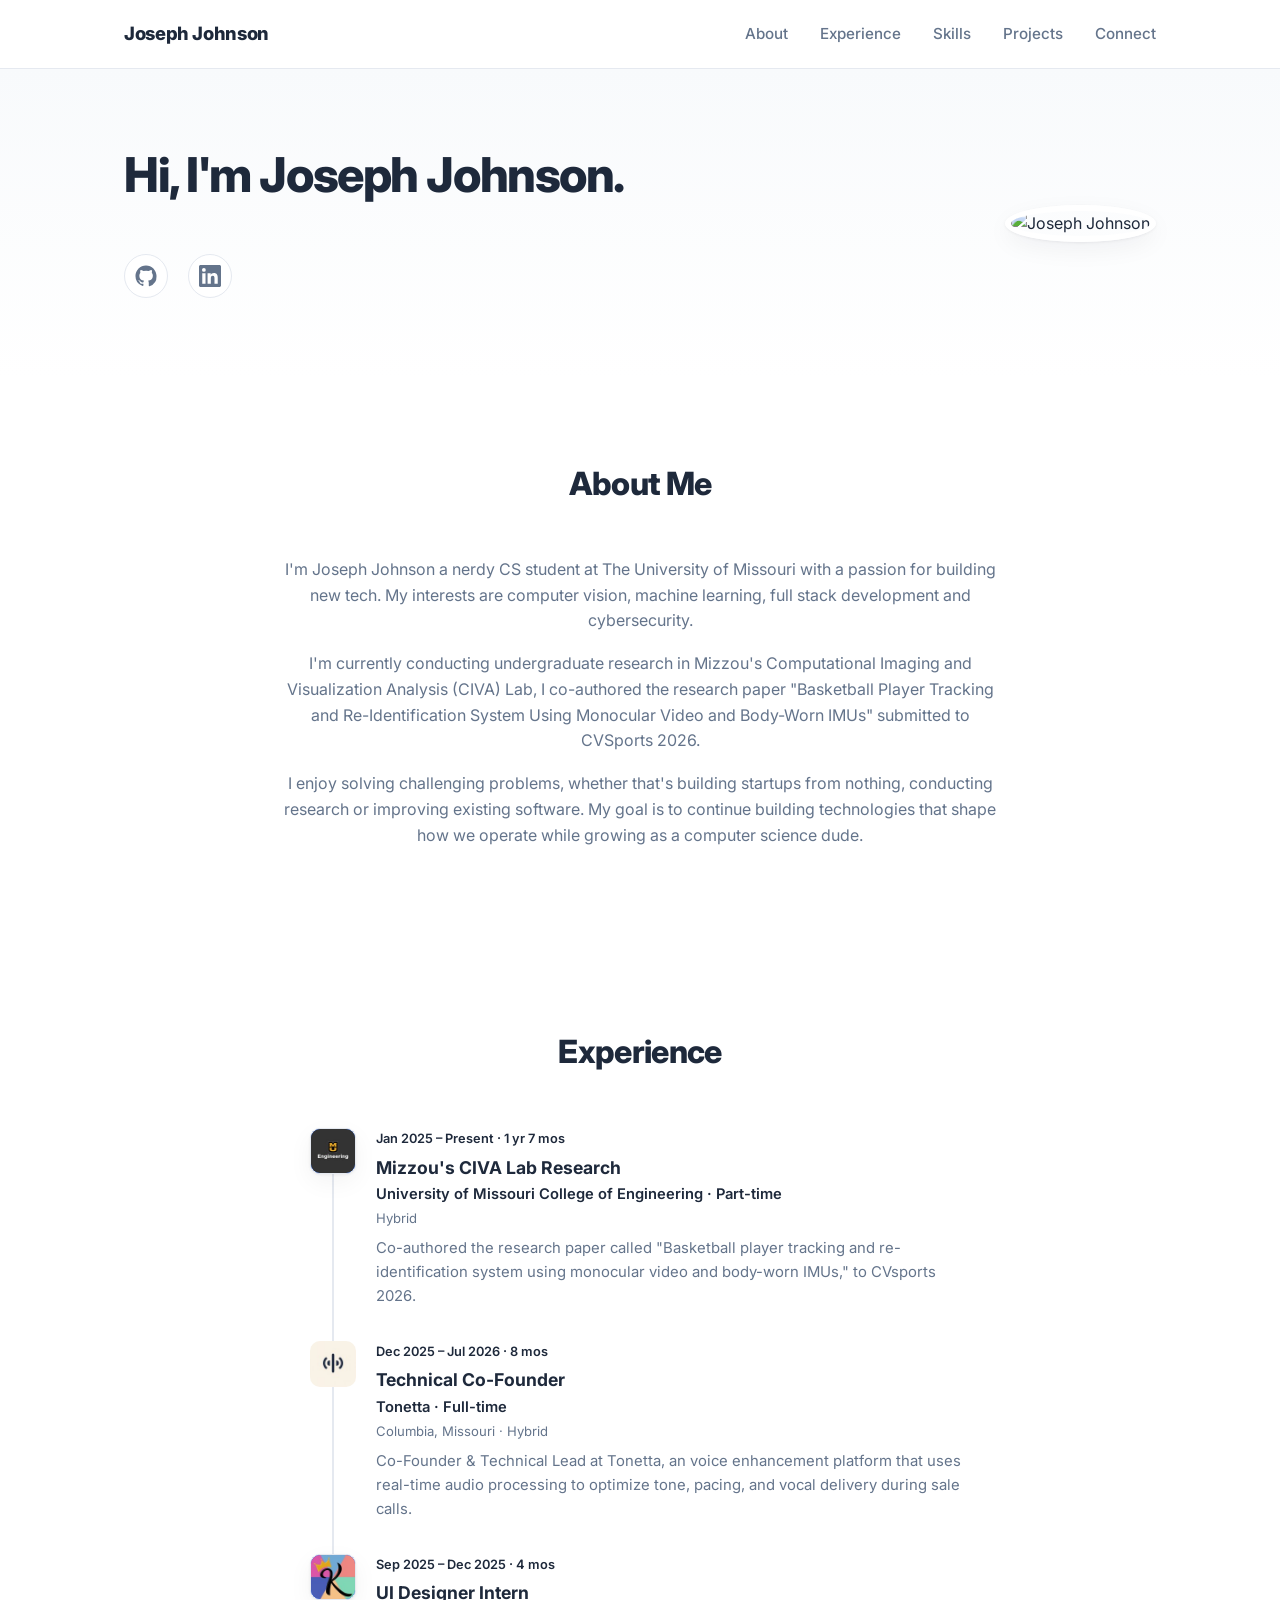
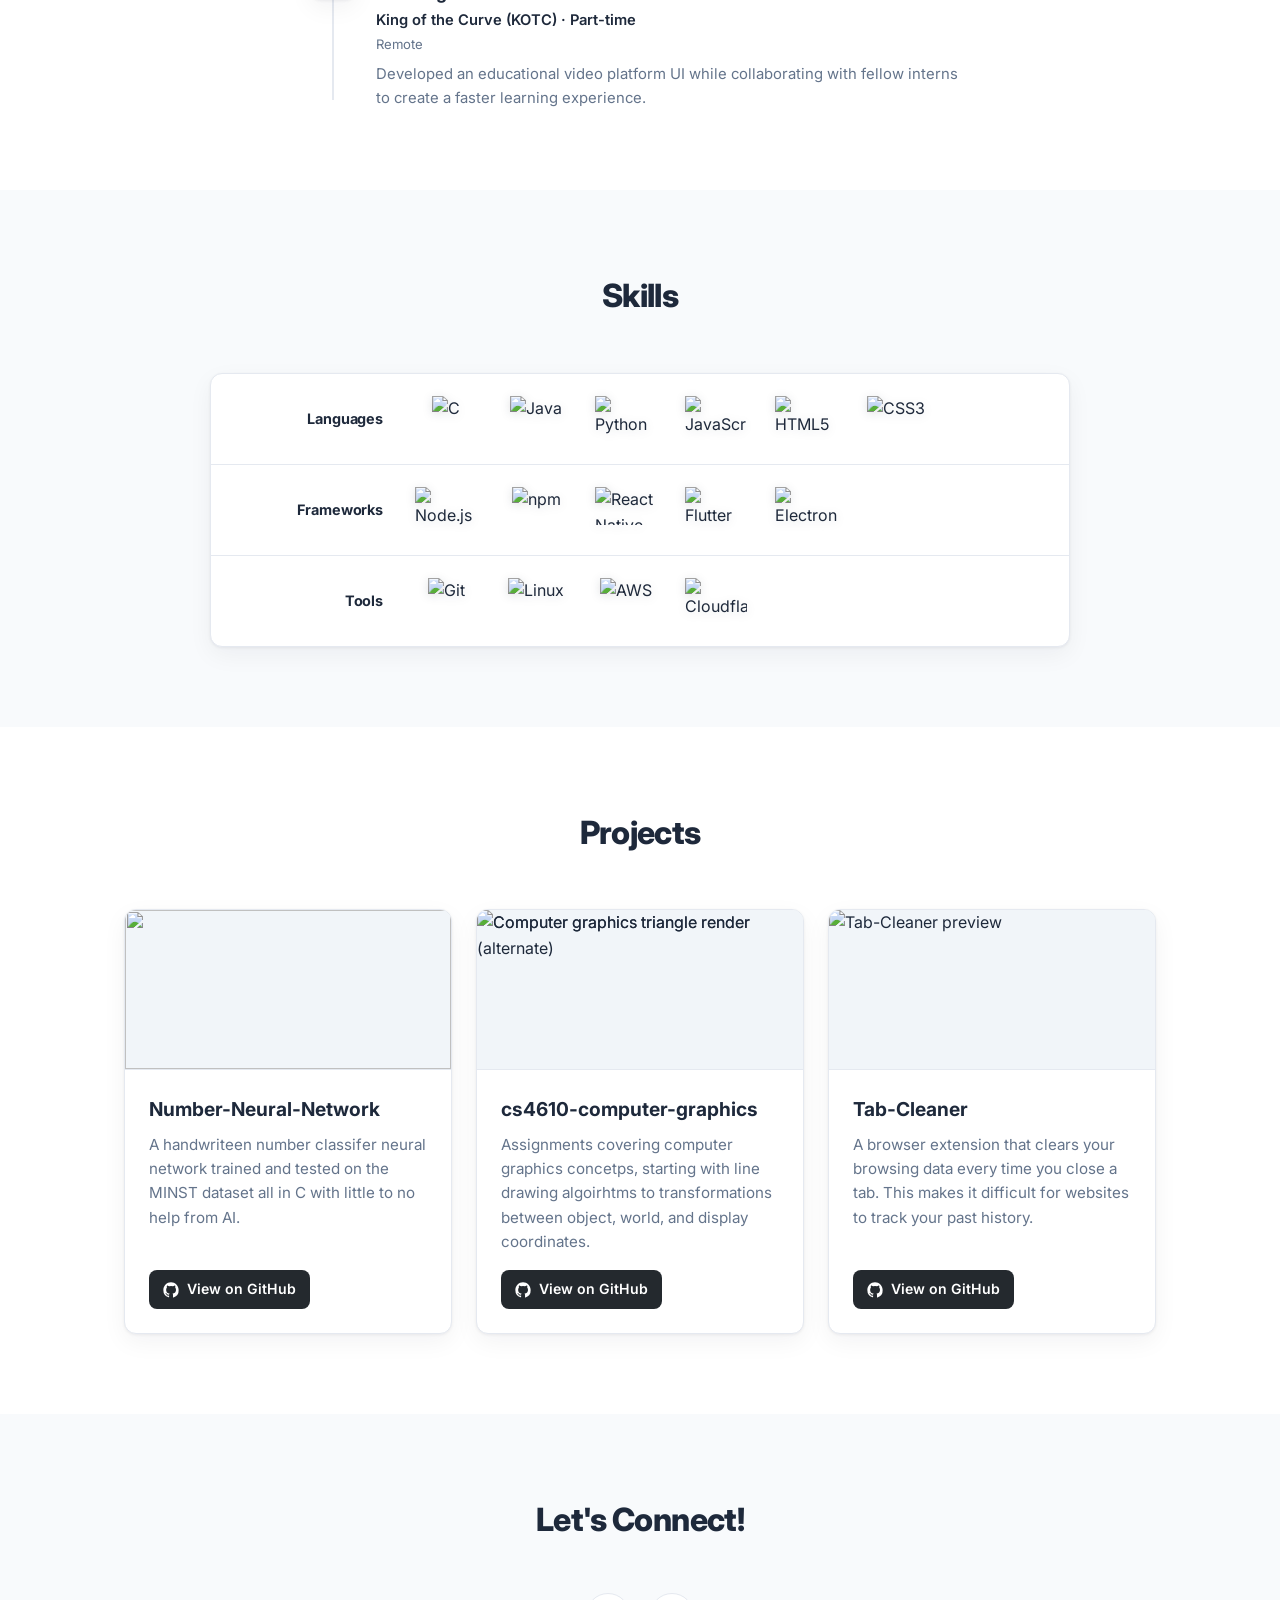
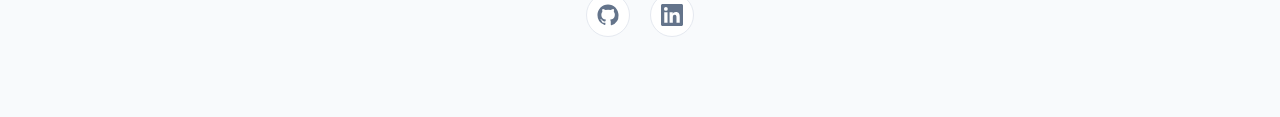
==== index.html @ 53796670 "Update image source for project card" ====
<!DOCTYPE html>
<html lang="en">
<head>
  <meta charset="UTF-8">
  <meta name="viewport" content="width=device-width, initial-scale=1.0">
  <title>Joseph Johnson</title>
  <link rel="preconnect" href="https://fonts.googleapis.com">
  <link rel="preconnect" href="https://fonts.gstatic.com" crossorigin>
  <link href="https://fonts.googleapis.com/css2?family=Inter:wght@400;500;600;700;800&display=swap" rel="stylesheet">
  <link rel="stylesheet" href="style.css">
</head>
<body>

  <!-- Navbar -->
  <header class="navbar">
    <div class="container nav-inner">
      <a href="#home" class="logo">Joseph Johnson</a>
      <nav class="nav-links">
        <a href="#about">About</a>
        <a href="#experience">Experience</a>
        <a href="#skills">Skills</a>
        <a href="#projects">Projects</a>
        <a href="#Connect">Connect</a>
      </nav>
    </div>
  </header>

  <!-- Hero -->
  <section id="home" class="hero">
    <div class="container hero-inner">
      <div class="hero-text">
        <h1>Hi, I'm Joseph Johnson.</h1>
        <!-- <p class="lead">
          I build websites and applications with a focus on clean code and a
          good user experience.
        </p> -->
        <div class="hero-actions">
          <div class="social-links">
            <a href="https://github.com/J-D-J123" aria-label="GitHub" target="_blank" rel="noopener">
              <svg viewBox="0 0 24 24" width="22" height="22" fill="currentColor" aria-hidden="true">
                <path d="M12 .5C5.73.5.5 5.73.5 12a11.5 11.5 0 0 0 7.86 10.92c.58.1.79-.25.79-.56v-2c-3.2.7-3.88-1.37-3.88-1.37-.53-1.34-1.3-1.7-1.3-1.7-1.06-.72.08-.71.08-.71 1.17.08 1.78 1.2 1.78 1.2 1.04 1.78 2.74 1.27 3.4.97.11-.76.41-1.27.74-1.56-2.55-.29-5.24-1.28-5.24-5.68 0-1.26.45-2.28 1.19-3.09-.12-.29-.52-1.46.11-3.05 0 0 .97-.31 3.18 1.18a11 11 0 0 1 5.79 0c2.2-1.49 3.17-1.18 3.17-1.18.63 1.59.24 2.76.12 3.05.74.81 1.19 1.83 1.19 3.09 0 4.41-2.69 5.39-5.25 5.67.42.37.8 1.1.8 2.22v3.29c0 .31.21.67.8.56A11.5 11.5 0 0 0 23.5 12C23.5 5.73 18.27.5 12 .5Z"/>
              </svg>
            </a>
            <a href="https://www.linkedin.com/in/jjohnson-mizzou" aria-label="LinkedIn" target="_blank" rel="noopener">
              <svg viewBox="0 0 24 24" width="22" height="22" fill="currentColor" aria-hidden="true">
                <path d="M20.45 20.45h-3.56v-5.57c0-1.33-.02-3.04-1.85-3.04-1.85 0-2.14 1.45-2.14 2.94v5.67H9.35V9h3.41v1.56h.05c.48-.9 1.63-1.85 3.36-1.85 3.6 0 4.27 2.37 4.27 5.45v6.29zM5.34 7.43a2.06 2.06 0 1 1 0-4.13 2.06 2.06 0 0 1 0 4.13zM7.12 20.45H3.56V9h3.56v11.45zM22.22 0H1.77C.79 0 0 .77 0 1.72v20.56C0 23.23.79 24 1.77 24h20.45c.98 0 1.78-.77 1.78-1.72V1.72C24 .77 23.2 0 22.22 0z"/>
              </svg>
            </a>
          </div>
        </div>
      </div>
      <div class="hero-photo">
        <img src="https://github.com/J-D-J123.png" alt="Joseph Johnson">
      </div>
    </div>
  </section>

  <!-- About -->
  <section id="about" class="section">
    <div class="container">
      <h2 class="section-title">About Me</h2>
      <div class="about-text">
        <p>
        I'm Joseph Johnson a nerdy CS student at The University of Missouri with a passion for building new tech. 
        My interests are computer vision, machine learning, full stack development and cybersecurity.
        <p>
          I'm currently conducting undergraduate research in Mizzou's Computational Imaging and Visualization Analysis (CIVA) Lab, I co-authored the research paper "Basketball Player Tracking and 
          Re-Identification System Using Monocular Video and Body-Worn IMUs" submitted to CVSports 2026. 
        </p>
        <p>
          I enjoy solving challenging problems, whether that's building startups from nothing, conducting research or improving existing software. 
          My goal is to continue building technologies that shape how we operate while growing as a computer science dude.
        </p>

        </p>
      </div>
    </div>
  </section>

  <!-- Experience -->
  <section id="experience" class="section">
    <div class="container">
      <h2 class="section-title">Experience</h2>
      <br><br>
      <div class="timeline">
        <div class="timeline-item">
          <div class="timeline-logo"><img src="assets/university_of_missouri_college_of_engineering_logo.jpg" alt="University of Missouri College of Engineering"></div>
          <div class="timeline-content">
            <span class="timeline-date">Jan 2025 &ndash; Present · 1 yr 7 mos</span>
            <h3 class="timeline-role">Mizzou's CIVA Lab Research</h3>
            <p class="timeline-company">University of Missouri College of Engineering · Part-time</p>
            <p class="timeline-place">Hybrid</p>
            <p class="timeline-desc">Co-authored the research paper called "Basketball player tracking and re-identification system using monocular video and body-worn IMUs," to CVsports 2026.</p>
          </div>
        </div>
        <div class="timeline-item">
          <div class="timeline-logo" style="border:none;box-shadow:none;"><img src="assets/tonetta_logo.jpg" alt="Tonetta"></div>
          <div class="timeline-content">
            <span class="timeline-date">Dec 2025 &ndash; Jul 2026 · 8 mos</span>
            <h3 class="timeline-role">Technical Co-Founder</h3>
            <p class="timeline-company">Tonetta · Full-time</p>
            <p class="timeline-place">Columbia, Missouri · Hybrid</p>
            <p class="timeline-desc">Co-Founder &amp; Technical Lead at Tonetta, an voice enhancement platform that uses real-time audio processing to optimize tone, pacing, and vocal delivery during sale calls.</p>
          </div>
        </div>
        <div class="timeline-item">
          <div class="timeline-logo"><img src="assets/king_of_the_curve_logo.jpg" alt="King of the Curve"></div>
          <div class="timeline-content">
            <span class="timeline-date">Sep 2025 &ndash; Dec 2025 · 4 mos</span>
            <h3 class="timeline-role">UI Designer Intern</h3>
            <p class="timeline-company">King of the Curve (KOTC) · Part-time</p>
            <p class="timeline-place">Remote</p>
            <p class="timeline-desc">Developed an educational video platform UI while collaborating with fellow interns to create a faster learning experience.</p>
          </div>
        </div>
      </div>
    </div>
  </section>

  <!-- Skills -->
  <section id="skills" class="section section-alt">
    <div class="container">
      <h2 class="section-title">Skills</h2>
      <br><br>
      <div class="tech-cats">
        <div class="tech-cat">
          <h3 class="tech-cat-label">Languages</h3>
          <div class="tech-list">
            <div class="tech"><img src="https://raw.githubusercontent.com/devicons/devicon/master/icons/c/c-original.svg" alt="C"><span></span></div>
            <div class="tech"><img src="https://raw.githubusercontent.com/devicons/devicon/master/icons/java/java-original.svg" alt="Java"><span></span></div>
            <div class="tech"><img src="https://raw.githubusercontent.com/devicons/devicon/master/icons/python/python-original.svg" alt="Python"><span></span></div>
            <div class="tech"><img src="https://raw.githubusercontent.com/devicons/devicon/master/icons/javascript/javascript-original.svg" alt="JavaScript"><span></span></div>
            <div class="tech"><img src="https://raw.githubusercontent.com/devicons/devicon/master/icons/html5/html5-original.svg" alt="HTML5"><span></span></div>
            <div class="tech"><img src="https://raw.githubusercontent.com/devicons/devicon/master/icons/css3/css3-original.svg" alt="CSS3"><span></span></div>
          </div>
        </div>
        <div class="tech-cat">
          <h3 class="tech-cat-label">Frameworks</h3>
          <div class="tech-list">
            <div class="tech"><img src="https://raw.githubusercontent.com/devicons/devicon/master/icons/nodejs/nodejs-original.svg" alt="Node.js"><span></span></div>
            <div class="tech"><img src="https://raw.githubusercontent.com/devicons/devicon/master/icons/npm/npm-original-wordmark.svg" alt="npm"><span></span></div>
            <div class="tech"><img src="https://reactnative.dev/img/header_logo.svg" alt="React Native"><span></span></div>
            <div class="tech"><img src="https://raw.githubusercontent.com/devicons/devicon/master/icons/flutter/flutter-original.svg" alt="Flutter"><span></span></div>
            <div class="tech"><img src="https://raw.githubusercontent.com/devicons/devicon/master/icons/electron/electron-original.svg" alt="Electron"><span></span></div>
          </div>
        </div>
        <div class="tech-cat">
          <h3 class="tech-cat-label">Tools</h3>
          <div class="tech-list">
            <div class="tech"><img src="https://www.vectorlogo.zone/logos/git-scm/git-scm-icon.svg" alt="Git"><span></span></div>
            <div class="tech"><img src="https://raw.githubusercontent.com/devicons/devicon/master/icons/linux/linux-original.svg" alt="Linux"><span></span></div>
            <div class="tech"><img src="https://raw.githubusercontent.com/devicons/devicon/master/icons/amazonwebservices/amazonwebservices-original-wordmark.svg" alt="AWS"><span></span></div>
            <div class="tech"><img src="https://www.vectorlogo.zone/logos/cloudflare/cloudflare-icon.svg" alt="Cloudflare"><span></span></div>
          </div>
        </div>
      </div>
    </div>
  </section>

  <!-- Projects -->
  <section id="projects" class="section">
    <div class="container">
      <h2 class="section-title">Projects</h2>
      <br><br>
      <div class="projects-grid">
        <article class="project-card">
          <div class="project-thumb">
            <img src="https://github.com/J-D-J123/Handwritten-Digit-Classifier/blob/main/img/greyscale_0-255.JPG">
          </div>
          <div class="project-body">
            <h3>Number-Neural-Network</h3>
            <p>A handwriteen number classifer neural network trained and tested on the MINST dataset all in C with little to no help from AI.</p>
            <a href="https://github.com/J-D-J123/number-neural-network" class="project-link" target="_blank" rel="noopener"><svg viewBox="0 0 24 24" aria-hidden="true"><path d="M12 .5C5.73.5.5 5.73.5 12a11.5 11.5 0 0 0 7.86 10.92c.58.1.79-.25.79-.56v-2c-3.2.7-3.88-1.37-3.88-1.37-.53-1.34-1.3-1.7-1.3-1.7-1.06-.72.08-.71.08-.71 1.17.08 1.78 1.2 1.78 1.2 1.04 1.78 2.74 1.27 3.4.97.11-.76.41-1.27.74-1.56-2.55-.29-5.24-1.28-5.24-5.68 0-1.26.45-2.28 1.19-3.09-.12-.29-.52-1.46.11-3.05 0 0 .97-.31 3.18 1.18a11 11 0 0 1 5.79 0c2.2-1.49 3.17-1.18 3.17-1.18.63 1.59.24 2.76.12 3.05.74.81 1.19 1.83 1.19 3.09 0 4.41-2.69 5.39-5.25 5.67.42.37.8 1.1.8 2.22v3.29c0 .31.21.67.8.56A11.5 11.5 0 0 0 23.5 12C23.5 5.73 18.27.5 12 .5Z"/></svg>View on GitHub</a>
          </div>
        </article>
        <article class="project-card">
          <div class="project-thumb slideshow">
            <img src="https://raw.githubusercontent.com/J-D-J123/cs4610-computer-graphics/main/Capture.JPG" alt="Computer graphics triangle render">
            <img src="https://raw.githubusercontent.com/J-D-J123/cs4610-computer-graphics/main/Capture2.JPG" alt="Computer graphics triangle render (alternate)">
          </div>
          <div class="project-body">
            <h3>cs4610-computer-graphics</h3>
            <p>Assignments covering computer graphics concetps, starting with line drawing algoirhtms to transformations between object, world, and display coordinates.</p>
            <a href="https://github.com/J-D-J123/cs4610-computer-graphics" class="project-link" target="_blank" rel="noopener"><svg viewBox="0 0 24 24" aria-hidden="true"><path d="M12 .5C5.73.5.5 5.73.5 12a11.5 11.5 0 0 0 7.86 10.92c.58.1.79-.25.79-.56v-2c-3.2.7-3.88-1.37-3.88-1.37-.53-1.34-1.3-1.7-1.3-1.7-1.06-.72.08-.71.08-.71 1.17.08 1.78 1.2 1.78 1.2 1.04 1.78 2.74 1.27 3.4.97.11-.76.41-1.27.74-1.56-2.55-.29-5.24-1.28-5.24-5.68 0-1.26.45-2.28 1.19-3.09-.12-.29-.52-1.46.11-3.05 0 0 .97-.31 3.18 1.18a11 11 0 0 1 5.79 0c2.2-1.49 3.17-1.18 3.17-1.18.63 1.59.24 2.76.12 3.05.74.81 1.19 1.83 1.19 3.09 0 4.41-2.69 5.39-5.25 5.67.42.37.8 1.1.8 2.22v3.29c0 .31.21.67.8.56A11.5 11.5 0 0 0 23.5 12C23.5 5.73 18.27.5 12 .5Z"/></svg>View on GitHub</a>
          </div>
        </article>
        <article class="project-card">
          <div class="project-thumb">
            <img src="https://raw.githubusercontent.com/J-D-J123/Tab-Cleaner/main/PopUp.JPG" alt="Tab-Cleaner preview">
          </div>
          <div class="project-body">
            <h3>Tab-Cleaner</h3>
            <p>A browser extension that clears your browsing data every time you close a tab. This makes it difficult for websites to track your past history.</p>
            <a href="https://github.com/J-D-J123/Tab-Cleaner" class="project-link" target="_blank" rel="noopener"><svg viewBox="0 0 24 24" aria-hidden="true"><path d="M12 .5C5.73.5.5 5.73.5 12a11.5 11.5 0 0 0 7.86 10.92c.58.1.79-.25.79-.56v-2c-3.2.7-3.88-1.37-3.88-1.37-.53-1.34-1.3-1.7-1.3-1.7-1.06-.72.08-.71.08-.71 1.17.08 1.78 1.2 1.78 1.2 1.04 1.78 2.74 1.27 3.4.97.11-.76.41-1.27.74-1.56-2.55-.29-5.24-1.28-5.24-5.68 0-1.26.45-2.28 1.19-3.09-.12-.29-.52-1.46.11-3.05 0 0 .97-.31 3.18 1.18a11 11 0 0 1 5.79 0c2.2-1.49 3.17-1.18 3.17-1.18.63 1.59.24 2.76.12 3.05.74.81 1.19 1.83 1.19 3.09 0 4.41-2.69 5.39-5.25 5.67.42.37.8 1.1.8 2.22v3.29c0 .31.21.67.8.56A11.5 11.5 0 0 0 23.5 12C23.5 5.73 18.27.5 12 .5Z"/></svg>View on GitHub</a>
          </div>
        </article>
      </div>
    </div>
  </section>

  <!-- Connect -->
  <section id="Connect" class="section section-alt">
    <div class="container Connect-inner">
      <h2 class="section-title">Let's Connect!</h2>
      <p class="section-sub">
      </p>
      <div class="social-links">
        <a href="https://github.com/J-D-J123" aria-label="GitHub" target="_blank" rel="noopener">
          <svg viewBox="0 0 24 24" width="22" height="22" fill="currentColor" aria-hidden="true">
            <path d="M12 .5C5.73.5.5 5.73.5 12a11.5 11.5 0 0 0 7.86 10.92c.58.1.79-.25.79-.56v-2c-3.2.7-3.88-1.37-3.88-1.37-.53-1.34-1.3-1.7-1.3-1.7-1.06-.72.08-.71.08-.71 1.17.08 1.78 1.2 1.78 1.2 1.04 1.78 2.74 1.27 3.4.97.11-.76.41-1.27.74-1.56-2.55-.29-5.24-1.28-5.24-5.68 0-1.26.45-2.28 1.19-3.09-.12-.29-.52-1.46.11-3.05 0 0 .97-.31 3.18 1.18a11 11 0 0 1 5.79 0c2.2-1.49 3.17-1.18 3.17-1.18.63 1.59.24 2.76.12 3.05.74.81 1.19 1.83 1.19 3.09 0 4.41-2.69 5.39-5.25 5.67.42.37.8 1.1.8 2.22v3.29c0 .31.21.67.8.56A11.5 11.5 0 0 0 23.5 12C23.5 5.73 18.27.5 12 .5Z"/>
          </svg>
        </a>
        <a href="https://www.linkedin.com/in/jjohnson-mizzou" aria-label="LinkedIn" target="_blank" rel="noopener">
          <svg viewBox="0 0 24 24" width="22" height="22" fill="currentColor" aria-hidden="true">
            <path d="M20.45 20.45h-3.56v-5.57c0-1.33-.02-3.04-1.85-3.04-1.85 0-2.14 1.45-2.14 2.94v5.67H9.35V9h3.41v1.56h.05c.48-.9 1.63-1.85 3.36-1.85 3.6 0 4.27 2.37 4.27 5.45v6.29zM5.34 7.43a2.06 2.06 0 1 1 0-4.13 2.06 2.06 0 0 1 0 4.13zM7.12 20.45H3.56V9h3.56v11.45zM22.22 0H1.77C.79 0 0 .77 0 1.72v20.56C0 23.23.79 24 1.77 24h20.45c.98 0 1.78-.77 1.78-1.72V1.72C24 .77 23.2 0 22.22 0z"/>
          </svg>
        </a>
      </div>
      <!-- <div class="connect-cta">
        <a href="https://www.linkedin.com/in/jjohnson-mizzou/recent-activity/all/" class="btn btn-outline" target="_blank" rel="noopener">See my recent LinkedIn posts</a>
      </div> -->
    </div>
  </section>

</body>
</html>
---- style.css ----
/* =========================================================
   Joseph Johnson - Portfolio
   ========================================================= */

*,
*::before,
*::after {
  margin: 0;
  padding: 0;
  box-sizing: border-box;
}

:root {
  --accent: #2563eb;
  --accent-dark: #1d4ed8;
  --text: #1e293b;
  --muted: #64748b;
  --bg: #ffffff;
  --bg-alt: #f8fafc;
  --border: #e5e9f0;
  --shadow: 0 1px 3px rgba(15, 23, 42, 0.06), 0 8px 24px rgba(15, 23, 42, 0.05);
  --shadow-hover: 0 12px 32px rgba(15, 23, 42, 0.12);
  --radius: 12px;
}

html {
  scroll-behavior: smooth;
}

body {
  font-family: "Inter", -apple-system, BlinkMacSystemFont, "Segoe UI", Arial, sans-serif;
  color: var(--text);
  background: var(--bg);
  line-height: 1.6;
  -webkit-font-smoothing: antialiased;
}

.container {
  width: 100%;
  max-width: 1080px;
  margin: 0 auto;
  padding: 0 1.5rem;
}

a {
  color: inherit;
  text-decoration: none;
}

/* ---------- Navbar ---------- */
.navbar {
  position: sticky;
  top: 0;
  z-index: 50;
  background: rgba(255, 255, 255, 0.9);
  backdrop-filter: blur(8px);
  border-bottom: 1px solid var(--border);
}

.nav-inner {
  display: flex;
  align-items: center;
  justify-content: space-between;
  height: 68px;
}

.logo {
  font-weight: 800;
  font-size: 1.15rem;
  letter-spacing: -0.02em;
}

.nav-links {
  display: flex;
  gap: 2rem;
}

.nav-links a {
  font-size: 0.95rem;
  font-weight: 500;
  color: var(--muted);
  transition: color 0.2s;
}

.nav-links a:hover {
  color: var(--accent);
}

/* ---------- Buttons ---------- */
.btn {
  display: inline-block;
  padding: 0.75rem 1.6rem;
  border-radius: 8px;
  font-weight: 600;
  font-size: 0.95rem;
  transition: transform 0.15s ease, background 0.2s ease, box-shadow 0.2s ease;
}

.btn-primary {
  background: var(--accent);
  color: #fff;
  box-shadow: 0 4px 14px rgba(37, 99, 235, 0.3);
}

.btn-primary:hover {
  background: var(--accent-dark);
  transform: translateY(-2px);
}

.btn-outline {
  border: 1.5px solid var(--border);
  color: var(--text);
}

.btn-outline:hover {
  border-color: var(--accent);
  color: var(--accent);
  transform: translateY(-2px);
}

/* ---------- Hero ---------- */
.hero {
  padding: 5rem 0;
  background: linear-gradient(180deg, var(--bg-alt) 0%, var(--bg) 100%);
}

.hero-inner {
  display: flex;
  align-items: center;
  gap: 3.5rem;
}

.hero-text {
  flex: 1;
}

.eyebrow {
  color: var(--accent);
  font-weight: 600;
  font-size: 0.95rem;
  margin-bottom: 0.75rem;
}

.hero-text h1 {
  font-size: 3rem;
  font-weight: 800;
  letter-spacing: -0.03em;
  line-height: 1.1;
  margin-bottom: 1.25rem;
}

.lead {
  color: var(--muted);
  font-size: 1.1rem;
  max-width: 480px;
  margin-bottom: 2rem;
}

.hero-actions {
  display: flex;
  gap: 1rem;
  flex-wrap: wrap;
}

.hero-photo {
  flex-shrink: 0;
}

.photo-placeholder,
.hero-photo img {
  width: 240px;
  height: 240px;
  border-radius: 50%;
  object-fit: cover;
  border: 6px solid #fff;
  box-shadow: var(--shadow);
}

.photo-placeholder {
  display: flex;
  align-items: center;
  justify-content: center;
  background: #e8edf7;
  color: var(--accent);
  font-size: 4rem;
  font-weight: 800;
}

/* ---------- Sections ---------- */
.section {
  padding: 5rem 0;
}

.section-alt {
  background: var(--bg-alt);
}

.section-title {
  font-size: 2rem;
  font-weight: 800;
  letter-spacing: -0.02em;
  text-align: center;
}

.section-sub {
  text-align: center;
  color: var(--muted);
  margin-top: 0.75rem;
  margin-bottom: 3rem;
}

.section-title + .about-text,
.section-title + .skills-grid,
.section-title:last-child {
  margin-top: 3rem;
}

/* ---------- About ---------- */
.about-text {
  max-width: 720px;
  margin: 0 auto;
  text-align: center;
}

.about-text p {
  color: var(--muted);
  margin-bottom: 1.1rem;
}

/* ---------- Skills / Tech stack ---------- */
.tech-cats {
  max-width: 860px;
  margin: 0 auto;
  background: #fff;
  border: 1px solid var(--border);
  border-radius: var(--radius);
  box-shadow: var(--shadow);
  overflow: hidden;
}

.tech-cat {
  display: flex;
  align-items: center;
  gap: 2rem;
  padding: 1.4rem 2rem;
}

.tech-cat + .tech-cat {
  border-top: 1px solid var(--border);
}

.tech-cat-label {
  flex: 0 0 140px;
  font-size: 0.9rem;
  font-weight: 700;
  color: var(--text);
  text-align: right;
  letter-spacing: -0.01em;
}

.tech-list {
  display: flex;
  flex-wrap: wrap;
  gap: 1.75rem;
  flex: 1;
}

.tech {
  display: flex;
  flex-direction: column;
  align-items: center;
  gap: 0.45rem;
  width: 62px;
  transition: transform 0.15s ease;
}

.tech:hover {
  transform: translateY(-4px);
}

.tech img {
  height: 38px;
  width: auto;
  max-width: 62px;
  object-fit: contain;
  filter: drop-shadow(0 2px 5px rgba(15, 23, 42, 0.12));
}

.tech span {
  font-size: 0.72rem;
  font-weight: 500;
  color: var(--muted);
  text-align: center;
}

@media (max-width: 620px) {
  .tech-cat {
    flex-direction: column;
    align-items: flex-start;
    gap: 1rem;
    padding: 1.25rem 1.25rem;
  }
  .tech-cat-label {
    flex: none;
    text-align: left;
  }
}

/* ---------- Projects ---------- */
.projects-grid {
  display: grid;
  grid-template-columns: repeat(auto-fit, minmax(300px, 1fr));
  gap: 1.5rem;
}

.project-card {
  display: flex;
  flex-direction: column;
  background: #fff;
  border: 1px solid var(--border);
  border-radius: var(--radius);
  overflow: hidden;
  box-shadow: var(--shadow);
}

.project-thumb {
  height: 160px;
  background: #f1f5f9;
  border-bottom: 1px solid var(--border);
}

.project-thumb img {
  width: 100%;
  height: 100%;
  object-fit: contain;
  display: block;
}

/* Two-image cross-fade slideshow */
.project-thumb.slideshow {
  position: relative;
}

.slideshow img {
  position: absolute;
  inset: 0;
}

.slideshow img:nth-of-type(2) {
  animation: slideshow-swap 7s ease-in-out infinite;
}

@keyframes slideshow-swap {
  0%, 42% { opacity: 1; }
  50%, 92% { opacity: 0; }
  100% { opacity: 1; }
}

.project-body {
  display: flex;
  flex-direction: column;
  flex: 1;
  padding: 1.5rem;
}

.project-body h3 {
  font-size: 1.2rem;
  margin-bottom: 0.5rem;
}

.project-body p {
  color: var(--muted);
  font-size: 0.95rem;
  margin-bottom: 1rem;
}

.project-tags {
  display: flex;
  gap: 0.5rem;
  margin-bottom: 1rem;
}

.project-tags span {
  font-size: 0.8rem;
  font-weight: 500;
  color: var(--muted);
  background: var(--bg-alt);
  border: 1px solid var(--border);
  padding: 0.2rem 0.65rem;
  border-radius: 6px;
}

.project-link {
  display: inline-flex;
  align-items: center;
  gap: 0.45rem;
  margin-top: auto;
  align-self: flex-start;
  padding: 0.5rem 0.9rem;
  border-radius: 8px;
  background: #24292e;
  color: #fff;
  font-weight: 600;
  font-size: 0.88rem;
  transition: background 0.2s ease;
}

.project-link:hover {
  background: #000;
  color: #fff;
}

.project-link svg {
  width: 16px;
  height: 16px;
  fill: currentColor;
}

/* ---------- Contact ---------- */
.contact-inner {
  text-align: center;
}

.social-links {
  display: flex;
  justify-content: center;
  gap: 1.25rem;
  margin-top: 2rem;
}

.social-links a {
  display: inline-flex;
  align-items: center;
  justify-content: center;
  width: 44px;
  height: 44px;
  border-radius: 50%;
  background: #fff;
  border: 1px solid var(--border);
  color: var(--muted);
  transition: color 0.2s, border-color 0.2s, transform 0.15s;
}

.social-links a:hover {
  color: var(--accent);
  border-color: var(--accent);
  transform: translateY(-3px);
}

.connect-cta {
  margin-top: 1.75rem;
  text-align: center;
}

/* ---------- Experience timeline ---------- */
.timeline {
  max-width: 660px;
  margin: 0 auto;
  position: relative;
}

.timeline::before {
  content: "";
  position: absolute;
  left: 22px;
  top: 10px;
  bottom: 10px;
  width: 2px;
  background: var(--border);
}

.timeline-item {
  position: relative;
  display: flex;
  gap: 1.25rem;
  padding-bottom: 2rem;
}

.timeline-item:last-child {
  padding-bottom: 0;
}

.timeline-logo {
  position: relative;
  z-index: 1;
  flex: 0 0 46px;
  width: 46px;
  height: 46px;
  border-radius: 10px;
  display: flex;
  align-items: center;
  justify-content: center;
  font-size: 1.05rem;
  font-weight: 700;
  color: #fff;
  overflow: hidden;
  border: 1px solid var(--border);
  box-shadow: var(--shadow);
  background: var(--accent);
}

.timeline-logo img {
  width: 100%;
  height: 100%;
  object-fit: cover;
}

.timeline-content {
  flex: 1;
  padding-top: 1px;
}

.timeline-date {
  display: block;
  font-size: 0.8rem;
  font-weight: 600;
  color: var(--text);
  margin-bottom: 0.25rem;
}

.timeline-role {
  font-size: 1.1rem;
  font-weight: 700;
  margin-bottom: 0.1rem;
}

.timeline-company {
  font-size: 0.92rem;
  font-weight: 600;
  color: var(--text);
  margin-bottom: 0.1rem;
}

.timeline-place {
  font-size: 0.82rem;
  color: var(--muted);
  margin-bottom: 0.5rem;
}

.timeline-desc {
  color: var(--muted);
  font-size: 0.93rem;
}

/* ---------- Footer ---------- */
.footer {
  padding: 2rem 0;
  text-align: center;
  color: var(--muted);
  font-size: 0.9rem;
  border-top: 1px solid var(--border);
}

/* ---------- Responsive ---------- */
@media (max-width: 780px) {
  .nav-links {
    gap: 1.25rem;
  }
  .hero-inner {
    flex-direction: column-reverse;
    text-align: center;
    gap: 2.5rem;
  }
  .hero-text h1 {
    font-size: 2.4rem;
  }
  .lead {
    margin-left: auto;
    margin-right: auto;
  }
  .hero-actions {
    justify-content: center;
  }
}

@media (max-width: 520px) {
  .nav-links {
    display: none;
  }
  .photo-placeholder,
  .hero-photo img {
    width: 190px;
    height: 190px;
  }
  .hero-text h1 {
    font-size: 2rem;
  }
}
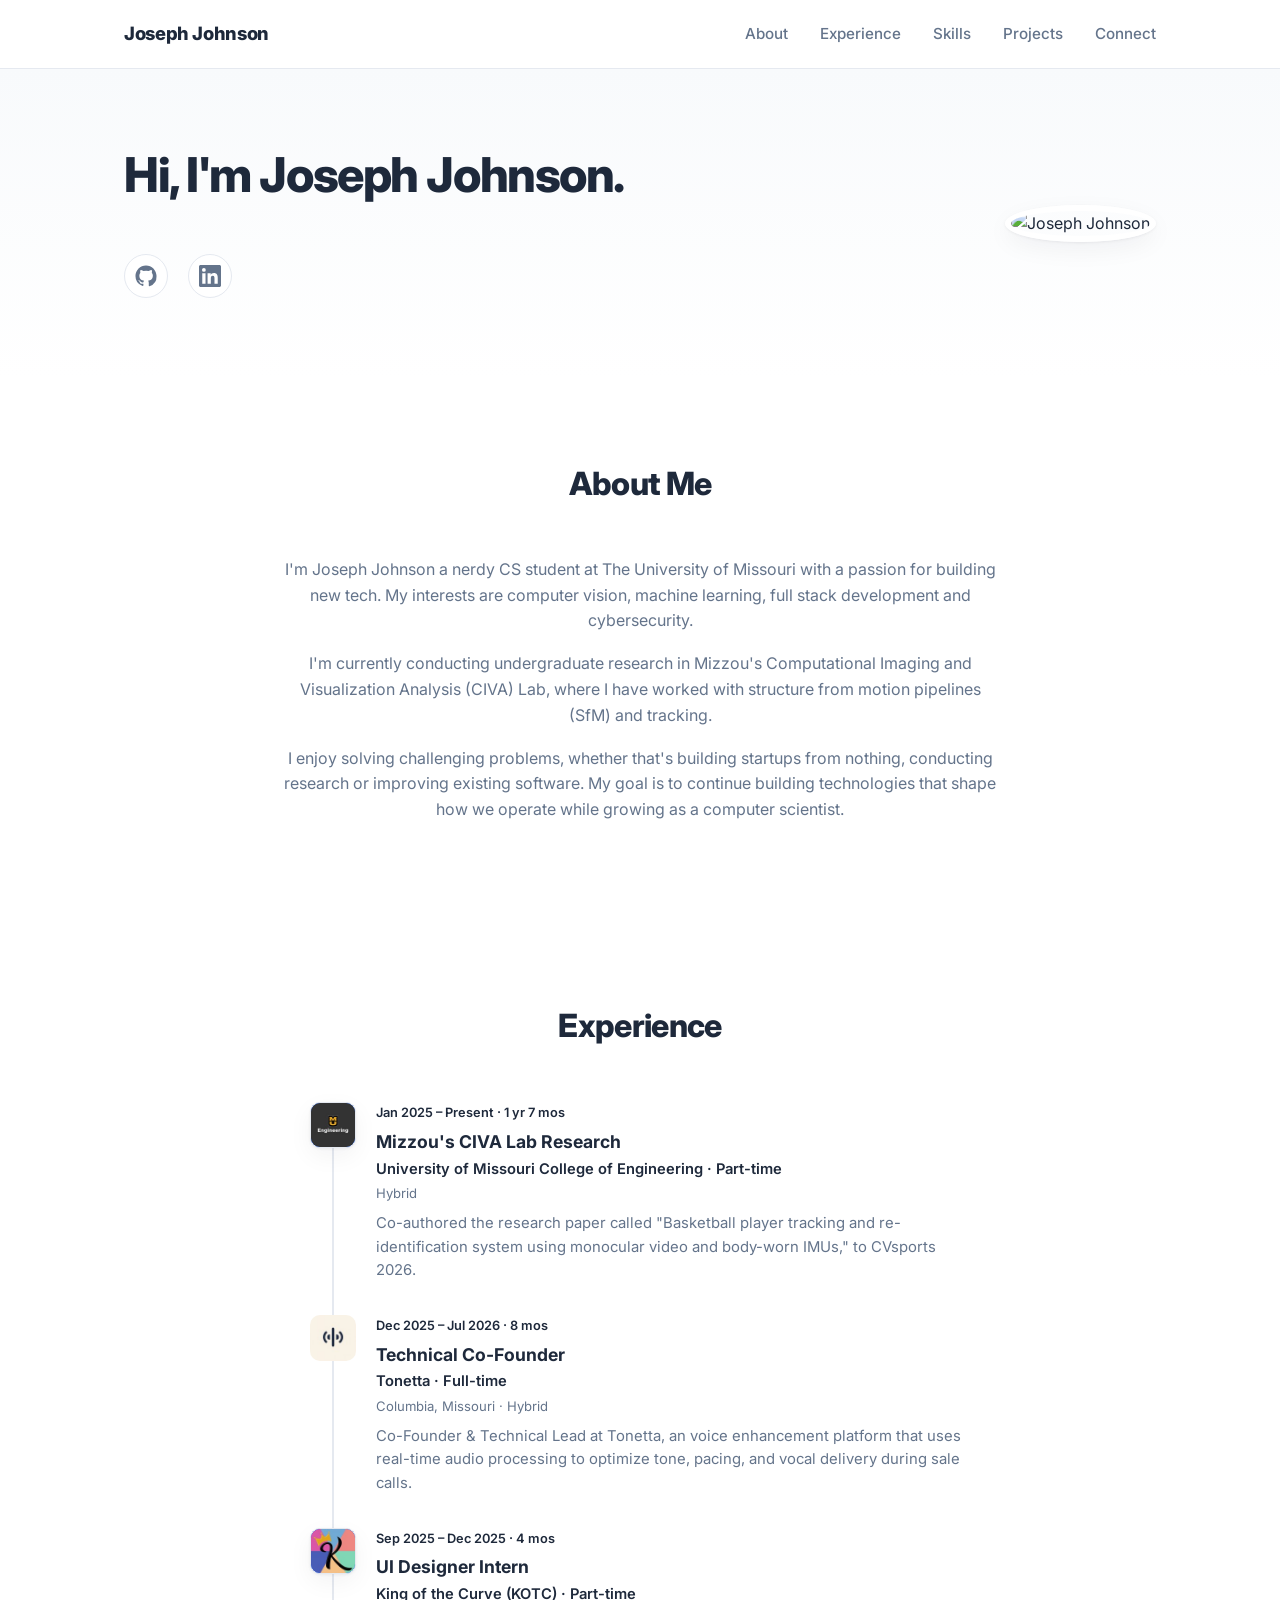
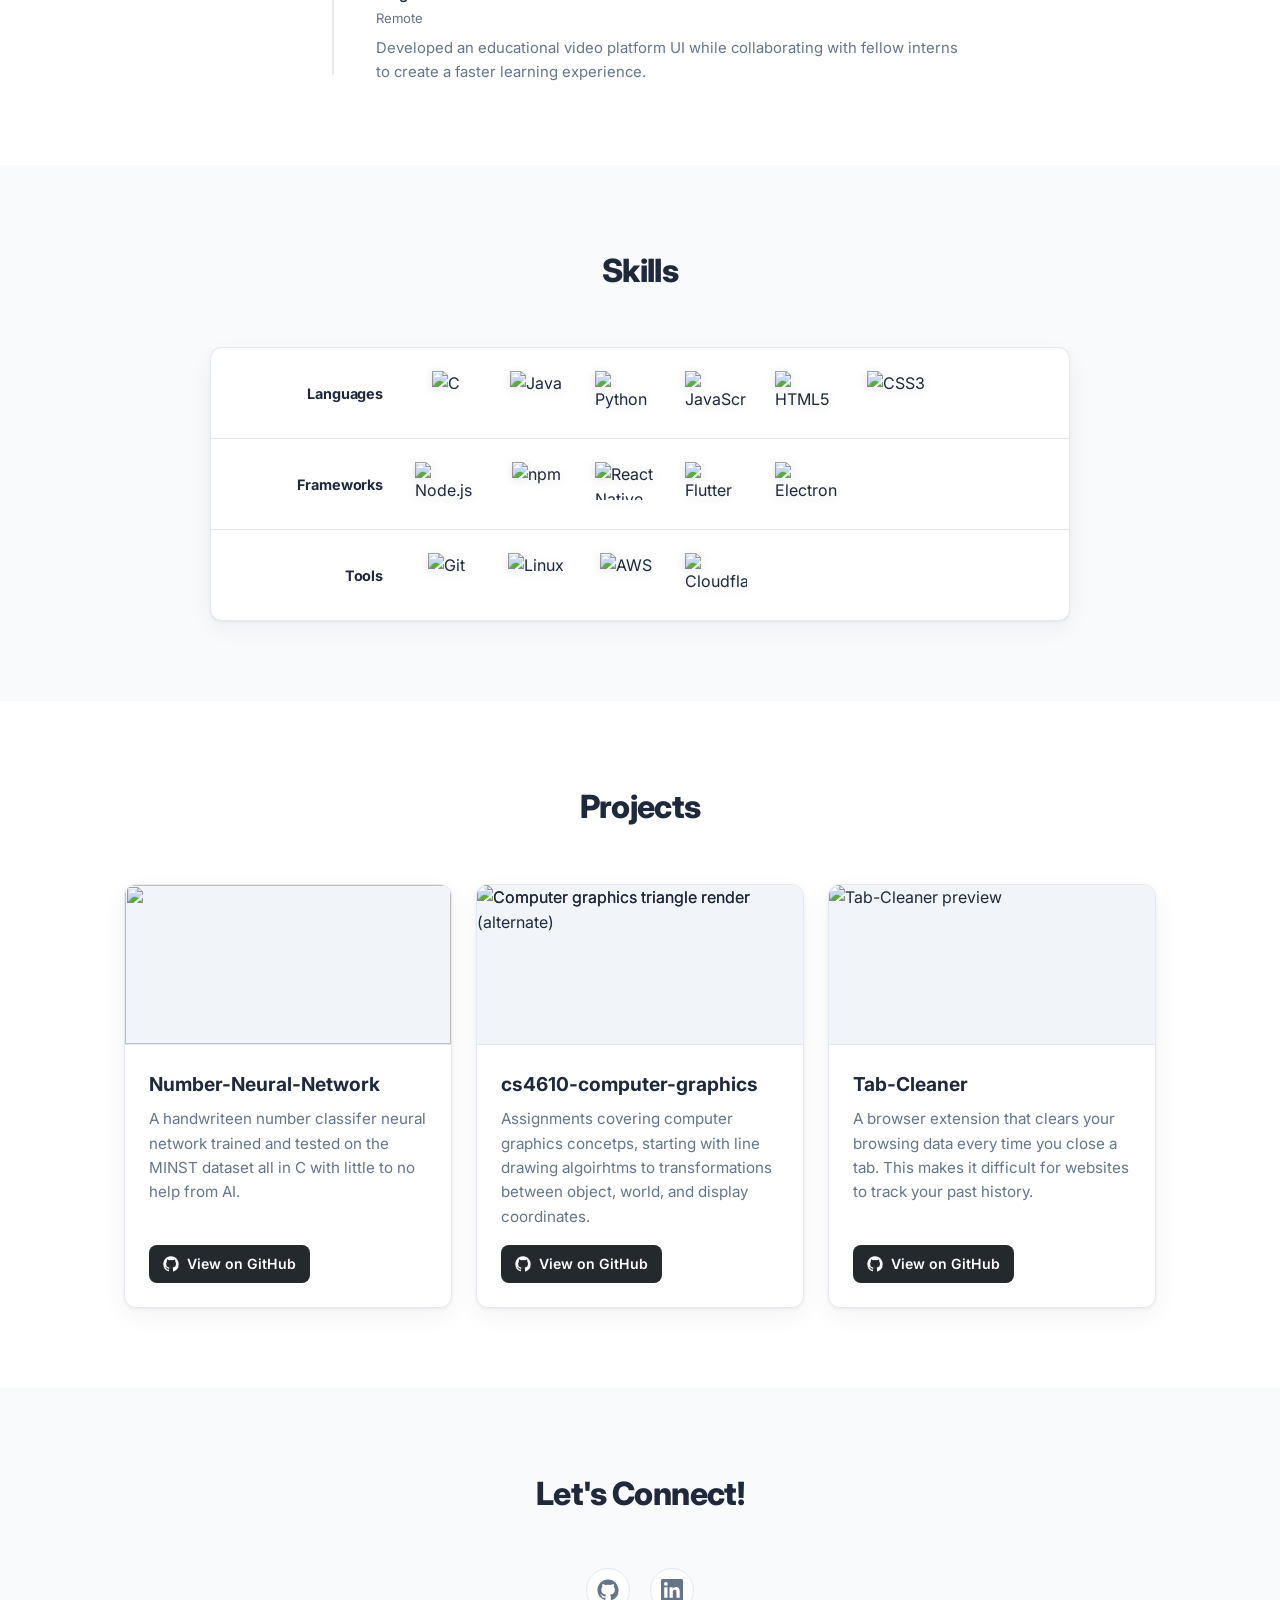
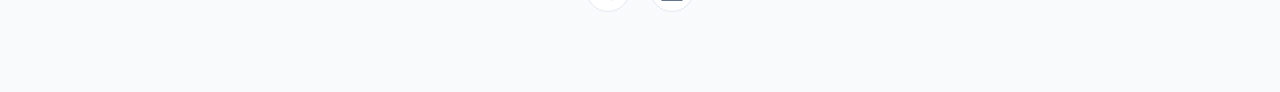
==== commit e5b13133: "Revise personal introduction and research details Updated research description and personal goals." ====
--- a/index.html
+++ b/index.html
@@ -64,12 +64,12 @@
         I'm Joseph Johnson a nerdy CS student at The University of Missouri with a passion for building new tech. 
         My interests are computer vision, machine learning, full stack development and cybersecurity.
         <p>
-          I'm currently conducting undergraduate research in Mizzou's Computational Imaging and Visualization Analysis (CIVA) Lab, I co-authored the research paper "Basketball Player Tracking and 
-          Re-Identification System Using Monocular Video and Body-Worn IMUs" submitted to CVSports 2026. 
+          I'm currently conducting undergraduate research in Mizzou's Computational Imaging and Visualization Analysis (CIVA) Lab, where I have worked with
+          structure from motion pipelines (SfM) and tracking. 
         </p>
         <p>
           I enjoy solving challenging problems, whether that's building startups from nothing, conducting research or improving existing software. 
-          My goal is to continue building technologies that shape how we operate while growing as a computer science dude.
+          My goal is to continue building technologies that shape how we operate while growing as a computer scientist. 
         </p>
 
         </p>
@@ -165,7 +165,7 @@
       <div class="projects-grid">
         <article class="project-card">
           <div class="project-thumb">
-            <img src="https://github.com/J-D-J123/Handwritten-Digit-Classifier/blob/main/img/greyscale_0-255.JPG">
+            <img src="https://raw.githubusercontent.com/J-D-J123/Handwritten-Digit-Classifier/main/img/greyscale_0-255.JPG">
           </div>
           <div class="project-body">
             <h3>Number-Neural-Network</h3>
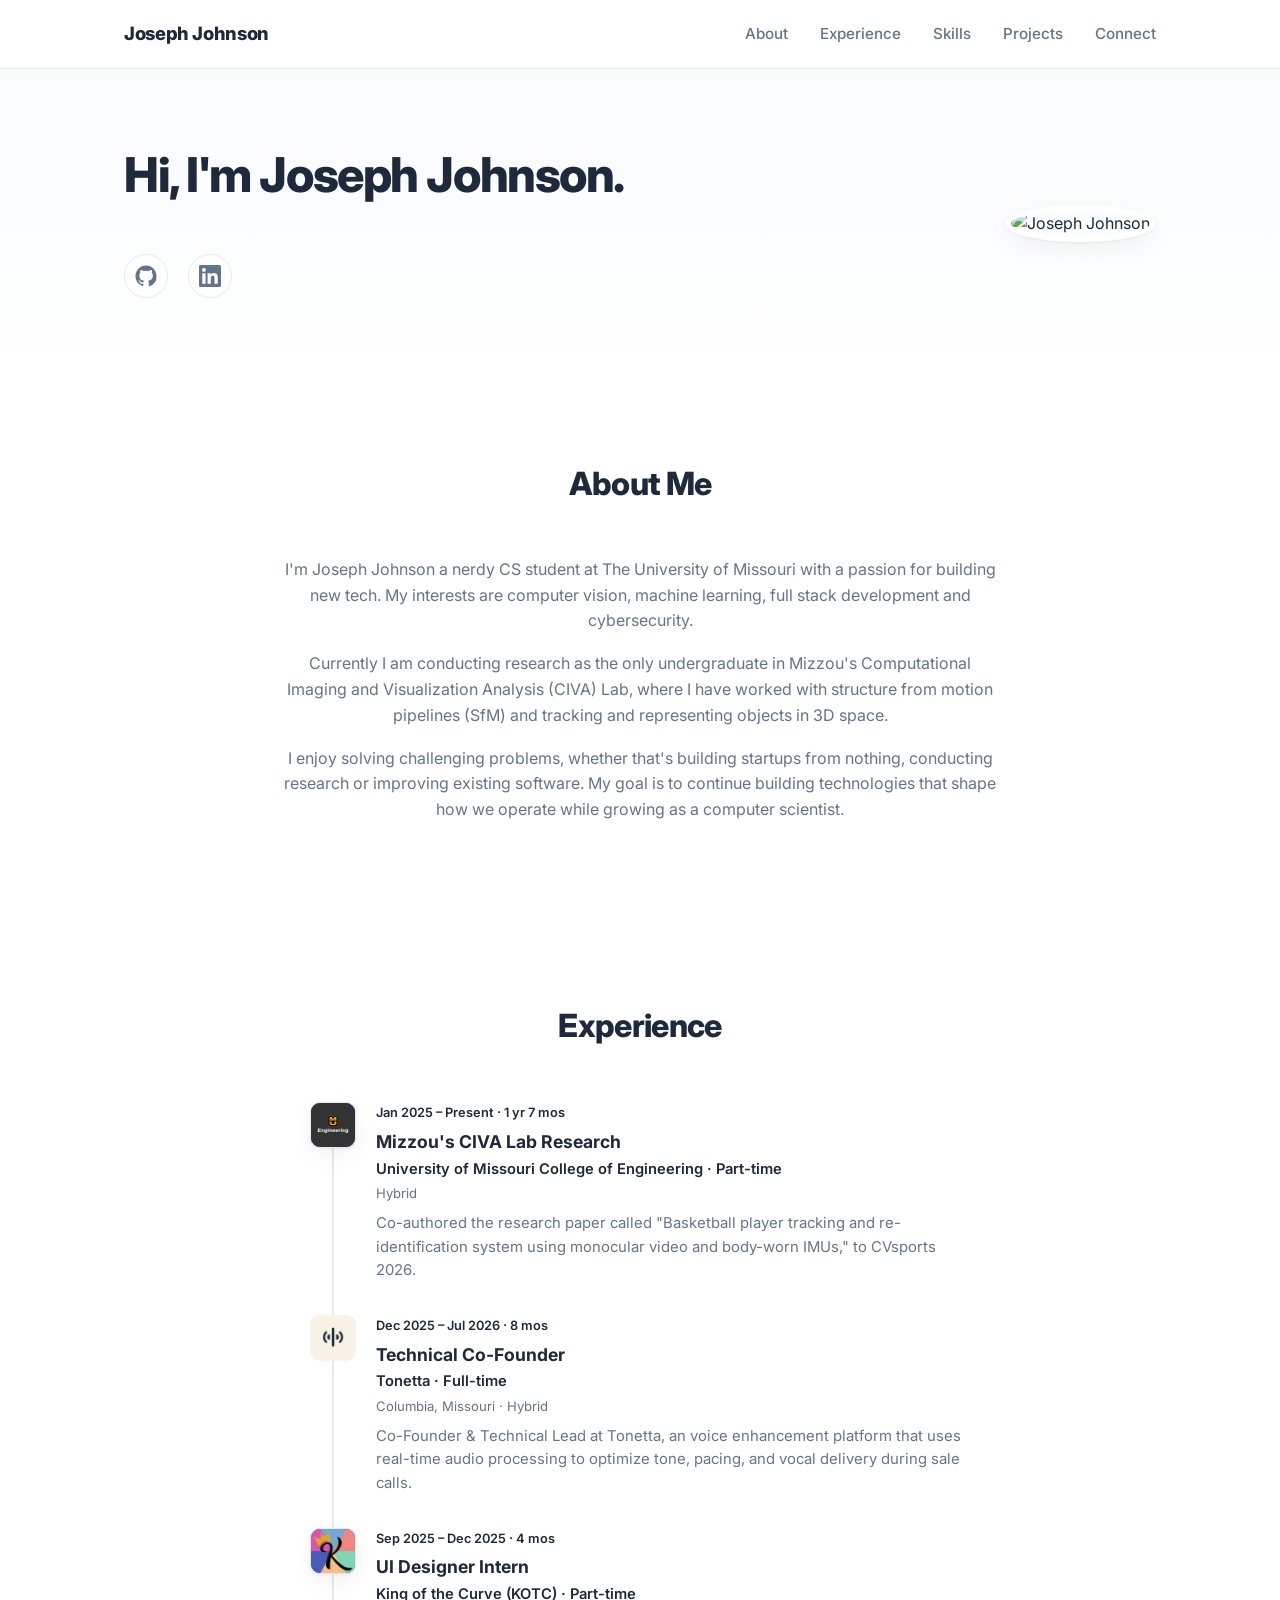
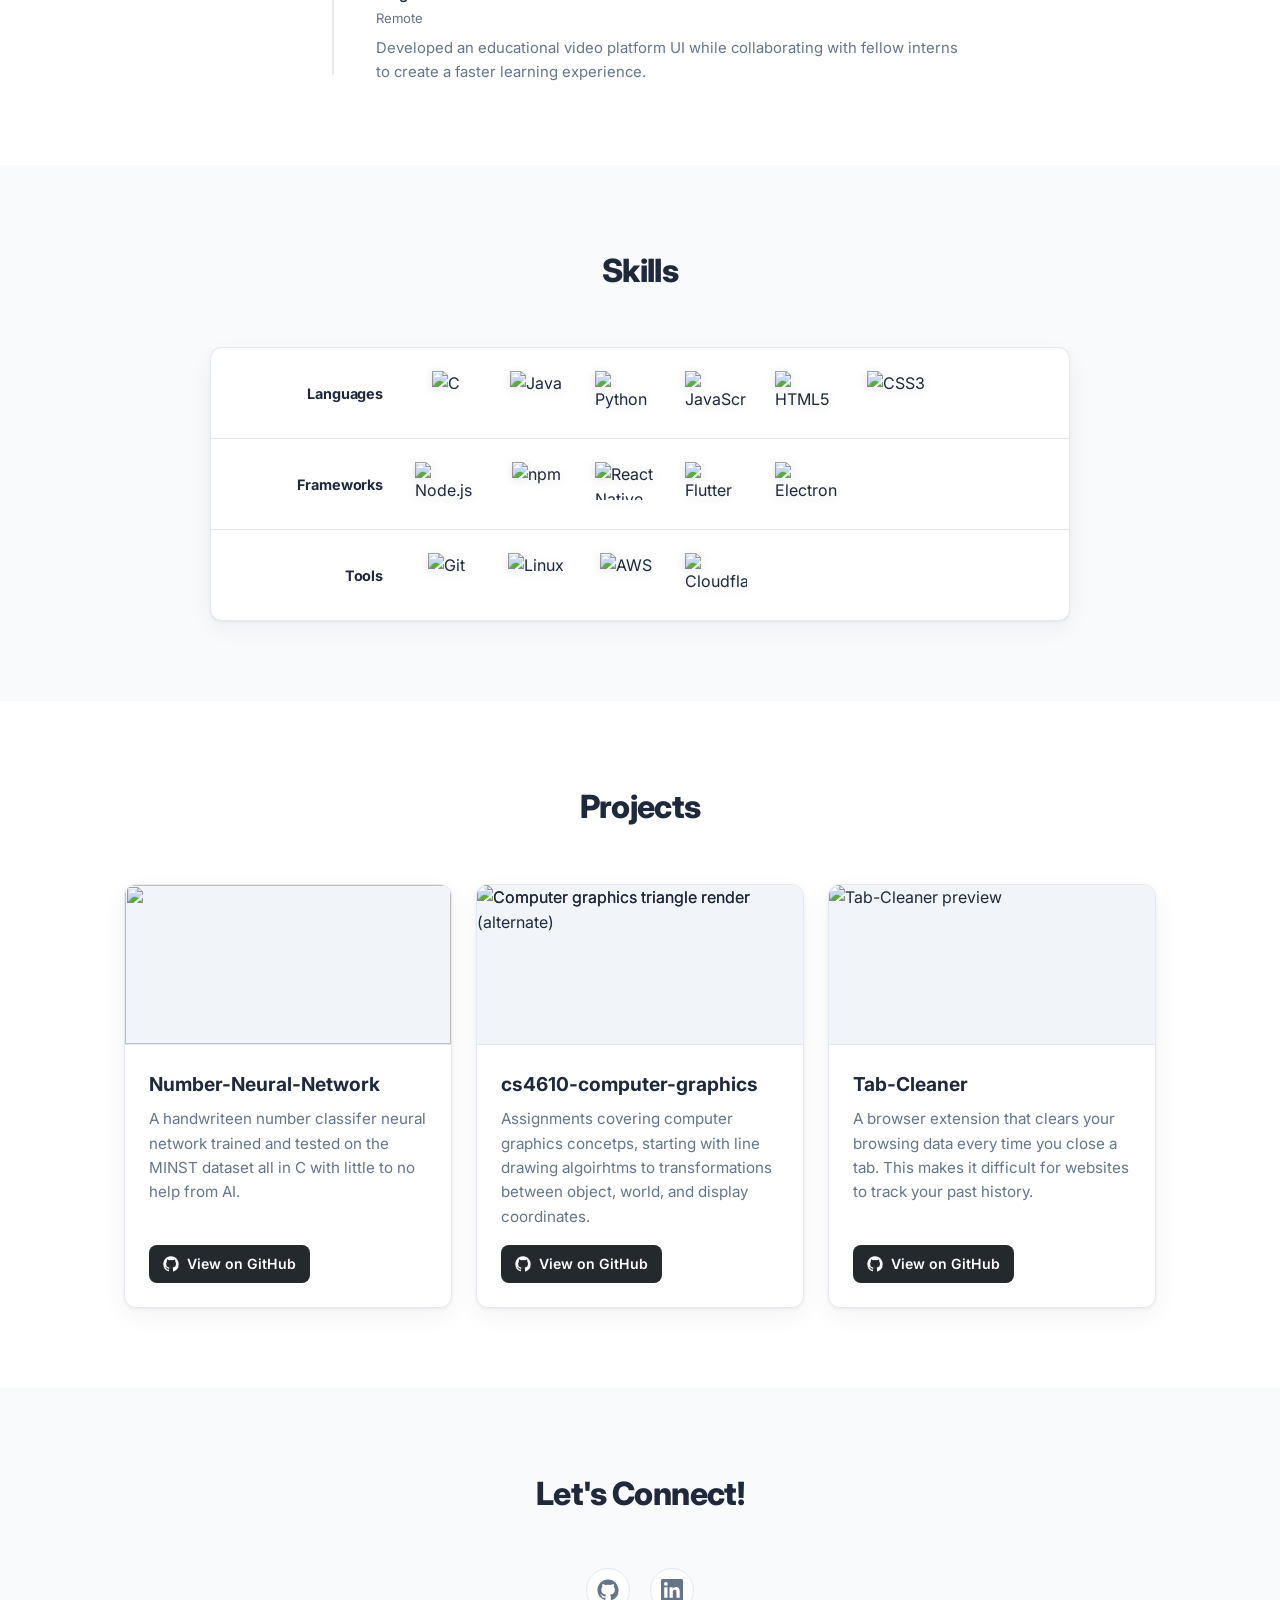
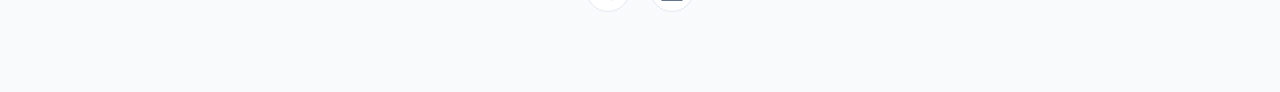
==== commit 49e308b6: "Revise research description for clarity Updated the description of current research activities." ====
--- a/index.html
+++ b/index.html
@@ -64,8 +64,8 @@
         I'm Joseph Johnson a nerdy CS student at The University of Missouri with a passion for building new tech. 
         My interests are computer vision, machine learning, full stack development and cybersecurity.
         <p>
-          I'm currently conducting undergraduate research in Mizzou's Computational Imaging and Visualization Analysis (CIVA) Lab, where I have worked with
-          structure from motion pipelines (SfM) and tracking. 
+          Currently I am conducting research as the only undergraduate in Mizzou's Computational Imaging and Visualization Analysis (CIVA) Lab, where I have worked with
+          structure from motion pipelines (SfM) and tracking and representing objects in 3D space. 
         </p>
         <p>
           I enjoy solving challenging problems, whether that's building startups from nothing, conducting research or improving existing software. 
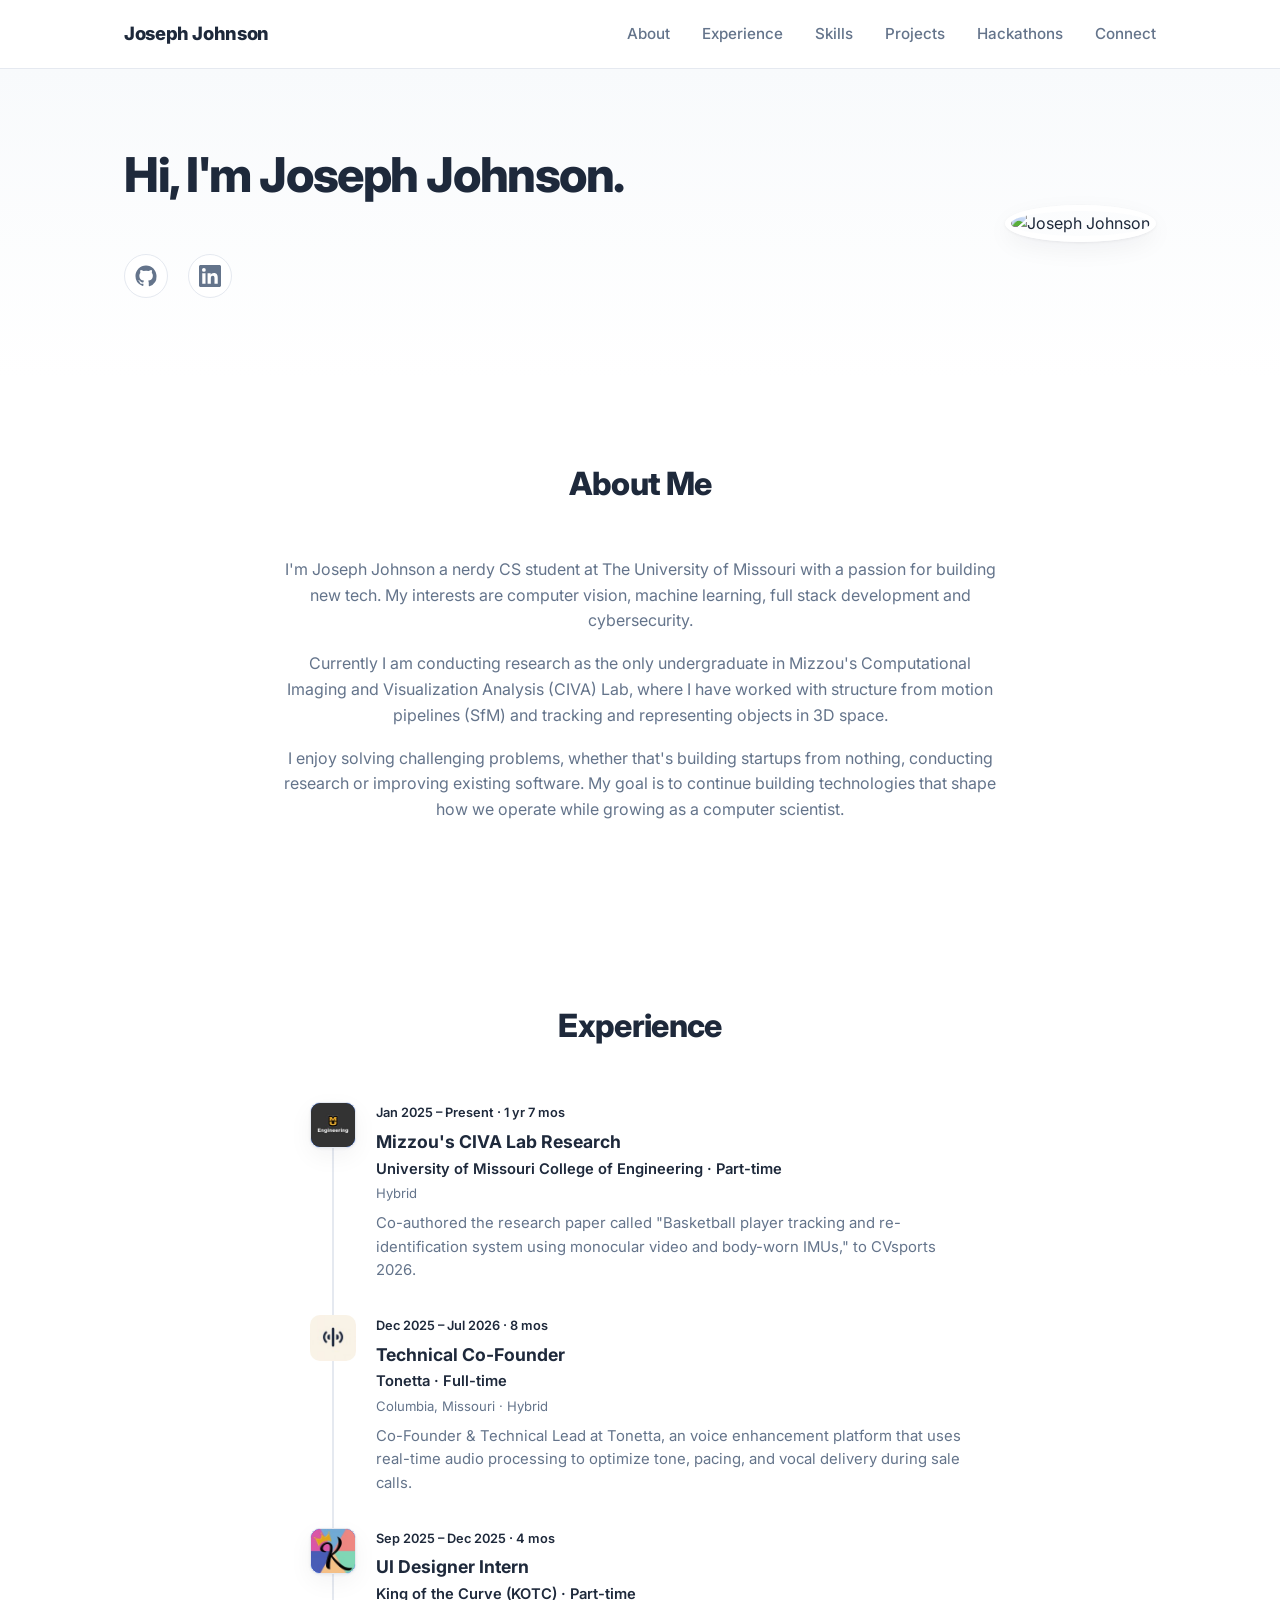
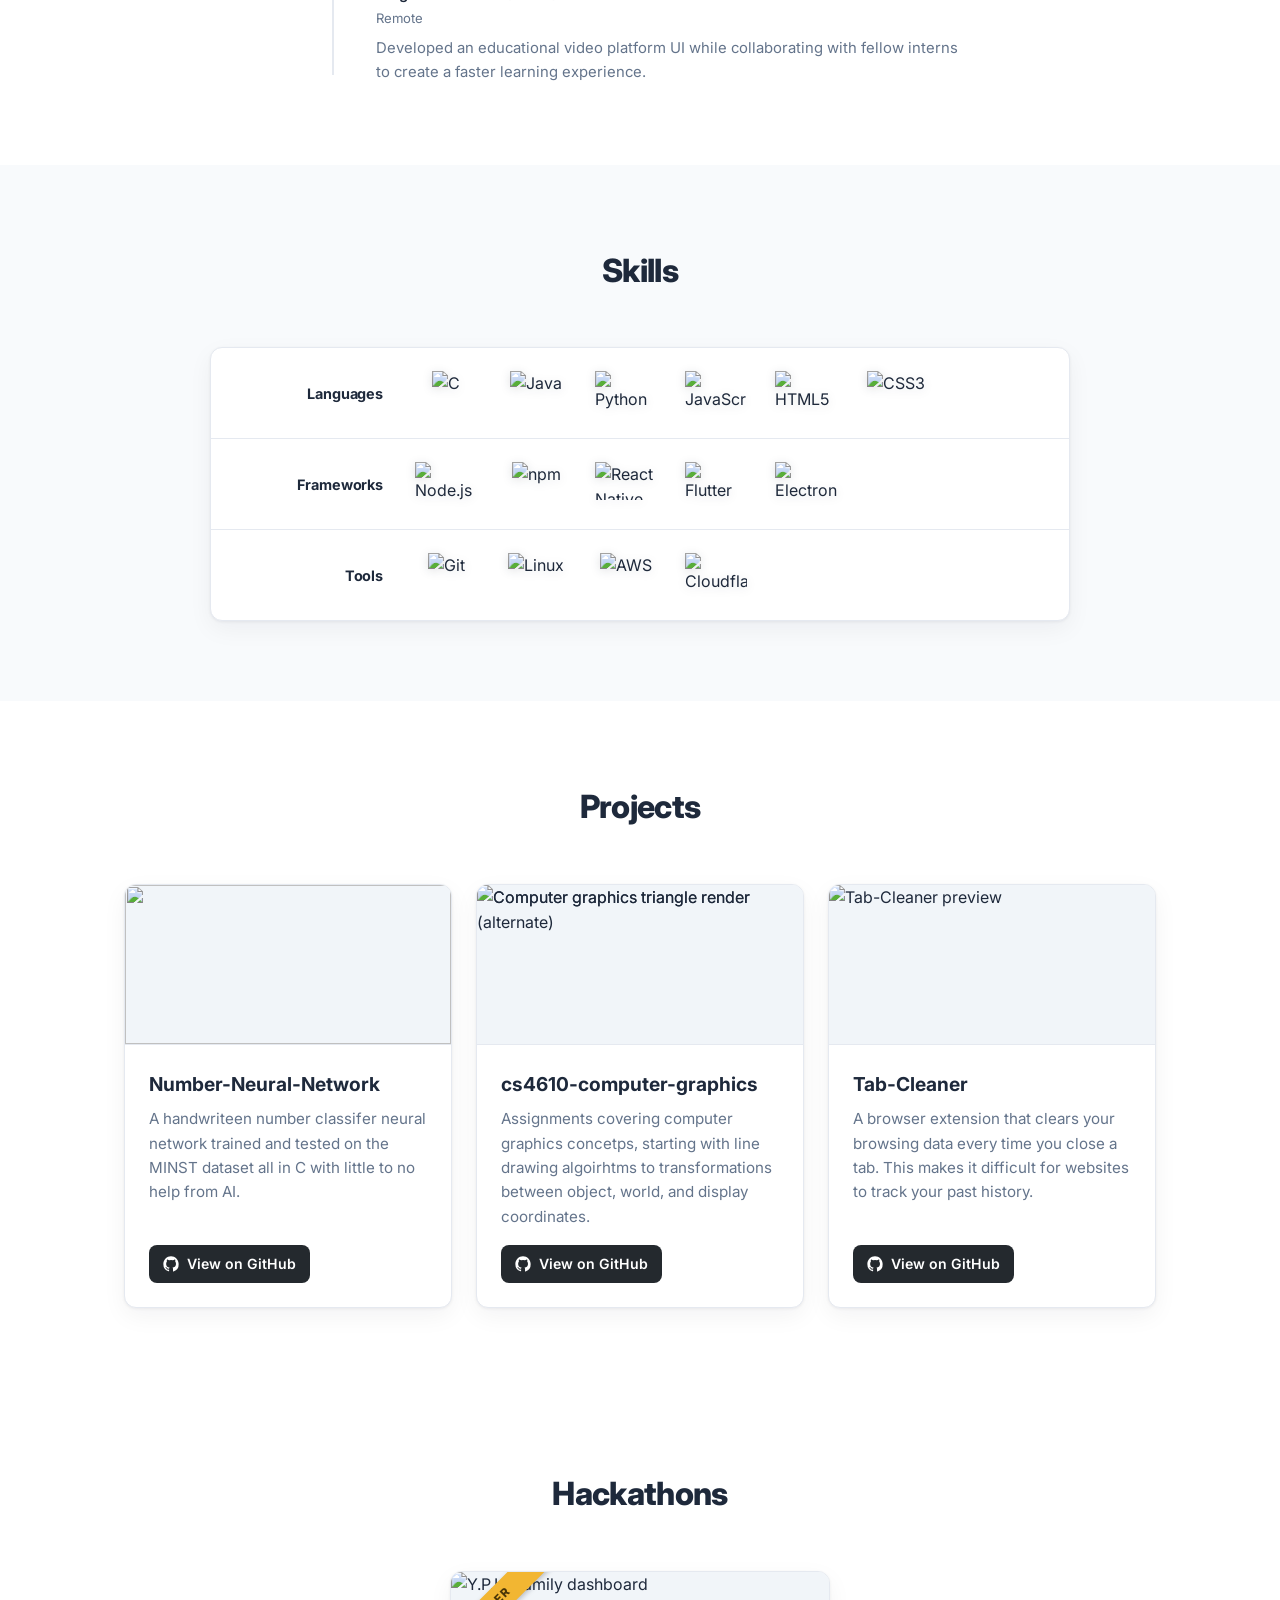
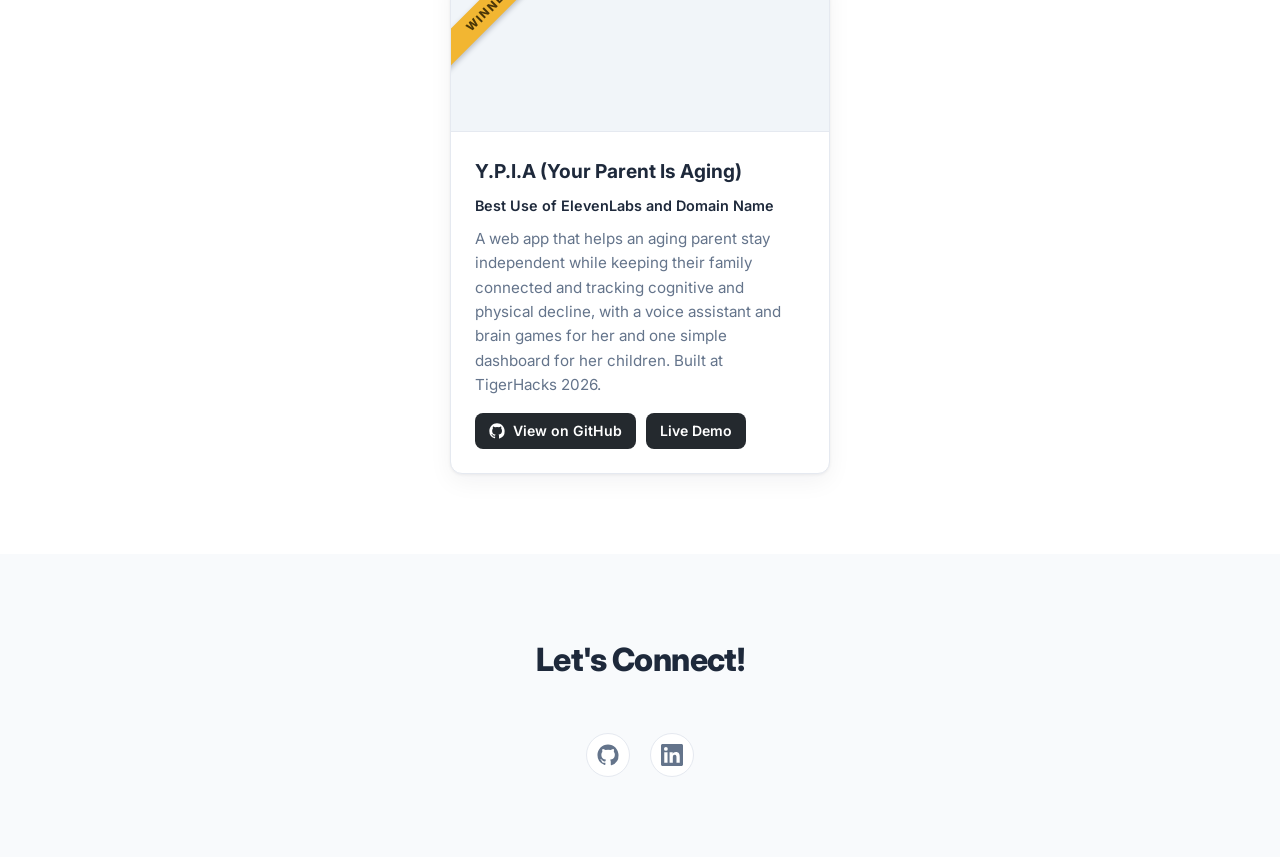
==== commit adfb4cc8: "TigerHacks 2026 Hackathon YPIA update. - Added hackathon option on header bar + winner in style shee" ====
--- a/index.html
+++ b/index.html
@@ -20,6 +20,7 @@
         <a href="#experience">Experience</a>
         <a href="#skills">Skills</a>
         <a href="#projects">Projects</a>
+        <a href="#hackathons">Hackathons</a>
         <a href="#Connect">Connect</a>
       </nav>
     </div>
@@ -198,6 +199,31 @@
     </div>
   </section>
 
+  <!-- Hackathons -->
+  <section id="hackathons" class="section">
+    <div class="container">
+      <h2 class="section-title">Hackathons</h2>
+      <br><br>
+      <div class="projects-grid hackathons-grid">
+        <article class="project-card">
+          <div class="project-thumb">
+            <span class="ribbon">Winner</span>
+            <img src="https://github.com/ttttoyahh/Tigerhacks2026/raw/main/docs/images/family-dashboard.png" alt="Y.P.I.A family dashboard">
+          </div>
+          <div class="project-body">
+            <h3>Y.P.I.A (Your Parent Is Aging)</h3>
+            <div class="award-line">Best Use of ElevenLabs and Domain Name</div>
+            <p>A web app that helps an aging parent stay independent while keeping their family connected and tracking cognitive and physical decline, with a voice assistant and brain games for her and one simple dashboard for her children. Built at TigerHacks 2026.</p>
+            <div class="project-links">
+              <a href="https://github.com/ttttoyahh/Tigerhacks2026" class="project-link" target="_blank" rel="noopener"><svg viewBox="0 0 24 24" aria-hidden="true"><path d="M12 .5C5.73.5.5 5.73.5 12a11.5 11.5 0 0 0 7.86 10.92c.58.1.79-.25.79-.56v-2c-3.2.7-3.88-1.37-3.88-1.37-.53-1.34-1.3-1.7-1.3-1.7-1.06-.72.08-.71.08-.71 1.17.08 1.78 1.2 1.78 1.2 1.04 1.78 2.74 1.27 3.4.97.11-.76.41-1.27.74-1.56-2.55-.29-5.24-1.28-5.24-5.68 0-1.26.45-2.28 1.19-3.09-.12-.29-.52-1.46.11-3.05 0 0 .97-.31 3.18 1.18a11 11 0 0 1 5.79 0c2.2-1.49 3.17-1.18 3.17-1.18.63 1.59.24 2.76.12 3.05.74.81 1.19 1.83 1.19 3.09 0 4.41-2.69 5.39-5.25 5.67.42.37.8 1.1.8 2.22v3.29c0 .31.21.67.8.56A11.5 11.5 0 0 0 23.5 12C23.5 5.73 18.27.5 12 .5Z"/></svg>View on GitHub</a>
+              <a href="https://yourparentsareaging.duckdns.org" class="project-link" target="_blank" rel="noopener">Live Demo</a>
+            </div>
+          </div>
+        </article>
+      </div>
+    </div>
+  </section>
+
   <!-- Connect -->
   <section id="Connect" class="section section-alt">
     <div class="container Connect-inner">
@@ -223,4 +249,4 @@
   </section>
 
 </body>
-</html>
+</html>
--- a/style.css
+++ b/style.css
@@ -416,6 +416,63 @@
   fill: currentColor;
 }
 
+/* ---------- Hackathons ---------- */
+/* Reuses the project card look; centers cards instead of stretching one full width */
+.hackathons-grid {
+  grid-template-columns: repeat(auto-fit, minmax(300px, 380px));
+  justify-content: center;
+}
+
+.hackathons-grid .project-tags {
+  flex-wrap: wrap;
+}
+
+/* Corner ribbon on the thumbnail */
+.hackathons-grid .project-thumb {
+  position: relative;
+  overflow: hidden;
+}
+
+.ribbon {
+  position: absolute;
+  top: 24px;
+  left: -42px;
+  z-index: 2;
+  width: 160px;
+  padding: 0.25rem 0;
+  text-align: center;
+  transform: rotate(-45deg);
+  background: #f2b632;
+  color: #4a3608;
+  font-size: 0.72rem;
+  font-weight: 800;
+  letter-spacing: 0.14em;
+  text-transform: uppercase;
+  box-shadow: 0 2px 5px rgba(15, 23, 42, 0.25);
+}
+
+/* Plain award line under the title */
+.award-line {
+  margin-bottom: 0.6rem;
+  font-size: 0.9rem;
+  font-weight: 600;
+  color: var(--text);
+}
+
+.project-links {
+  display: flex;
+  flex-wrap: wrap;
+  align-items: stretch;
+  gap: 0.6rem;
+  margin-top: auto;
+}
+
+.project-links .project-link {
+  margin: 0;
+  align-self: stretch;
+  line-height: 1.4;
+}
+
 /* ---------- Contact ---------- */
 .contact-inner {
   text-align: center;
@@ -585,4 +642,4 @@
   .hero-text h1 {
     font-size: 2rem;
   }
-}
+}
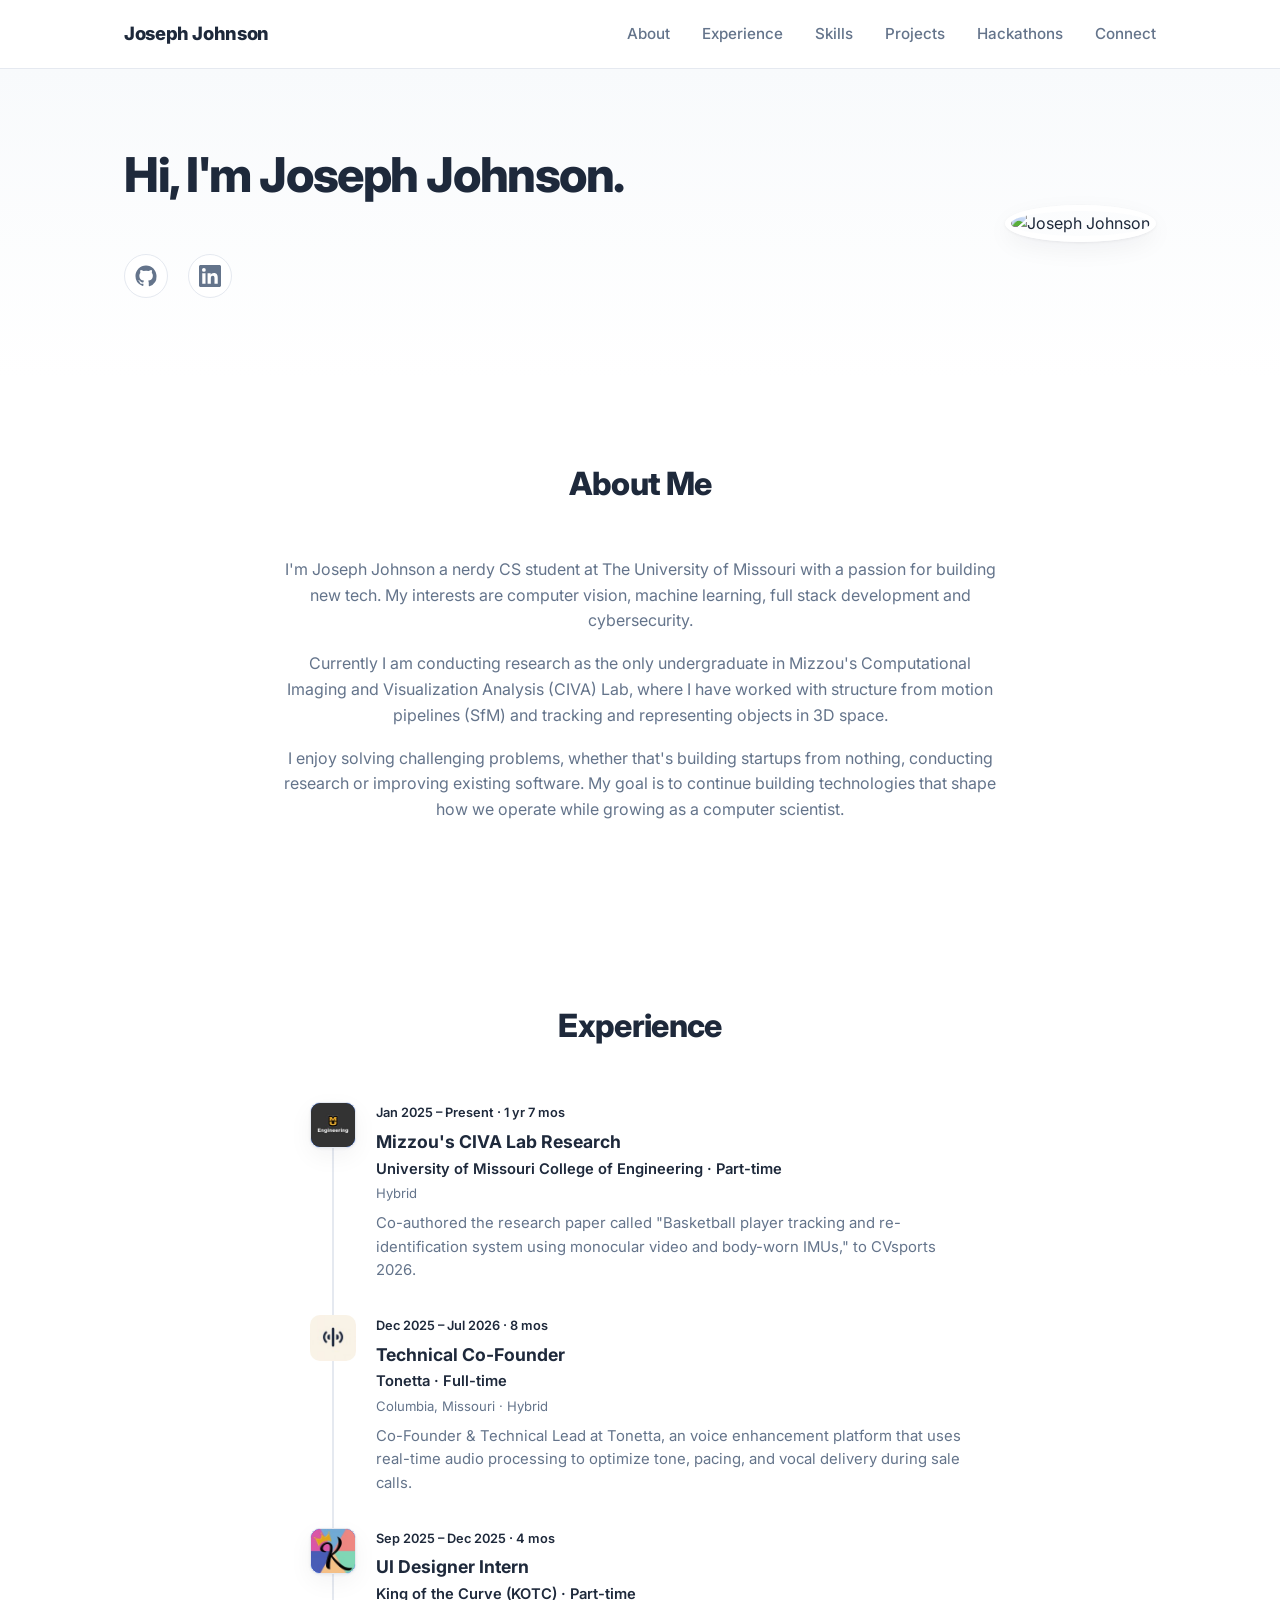
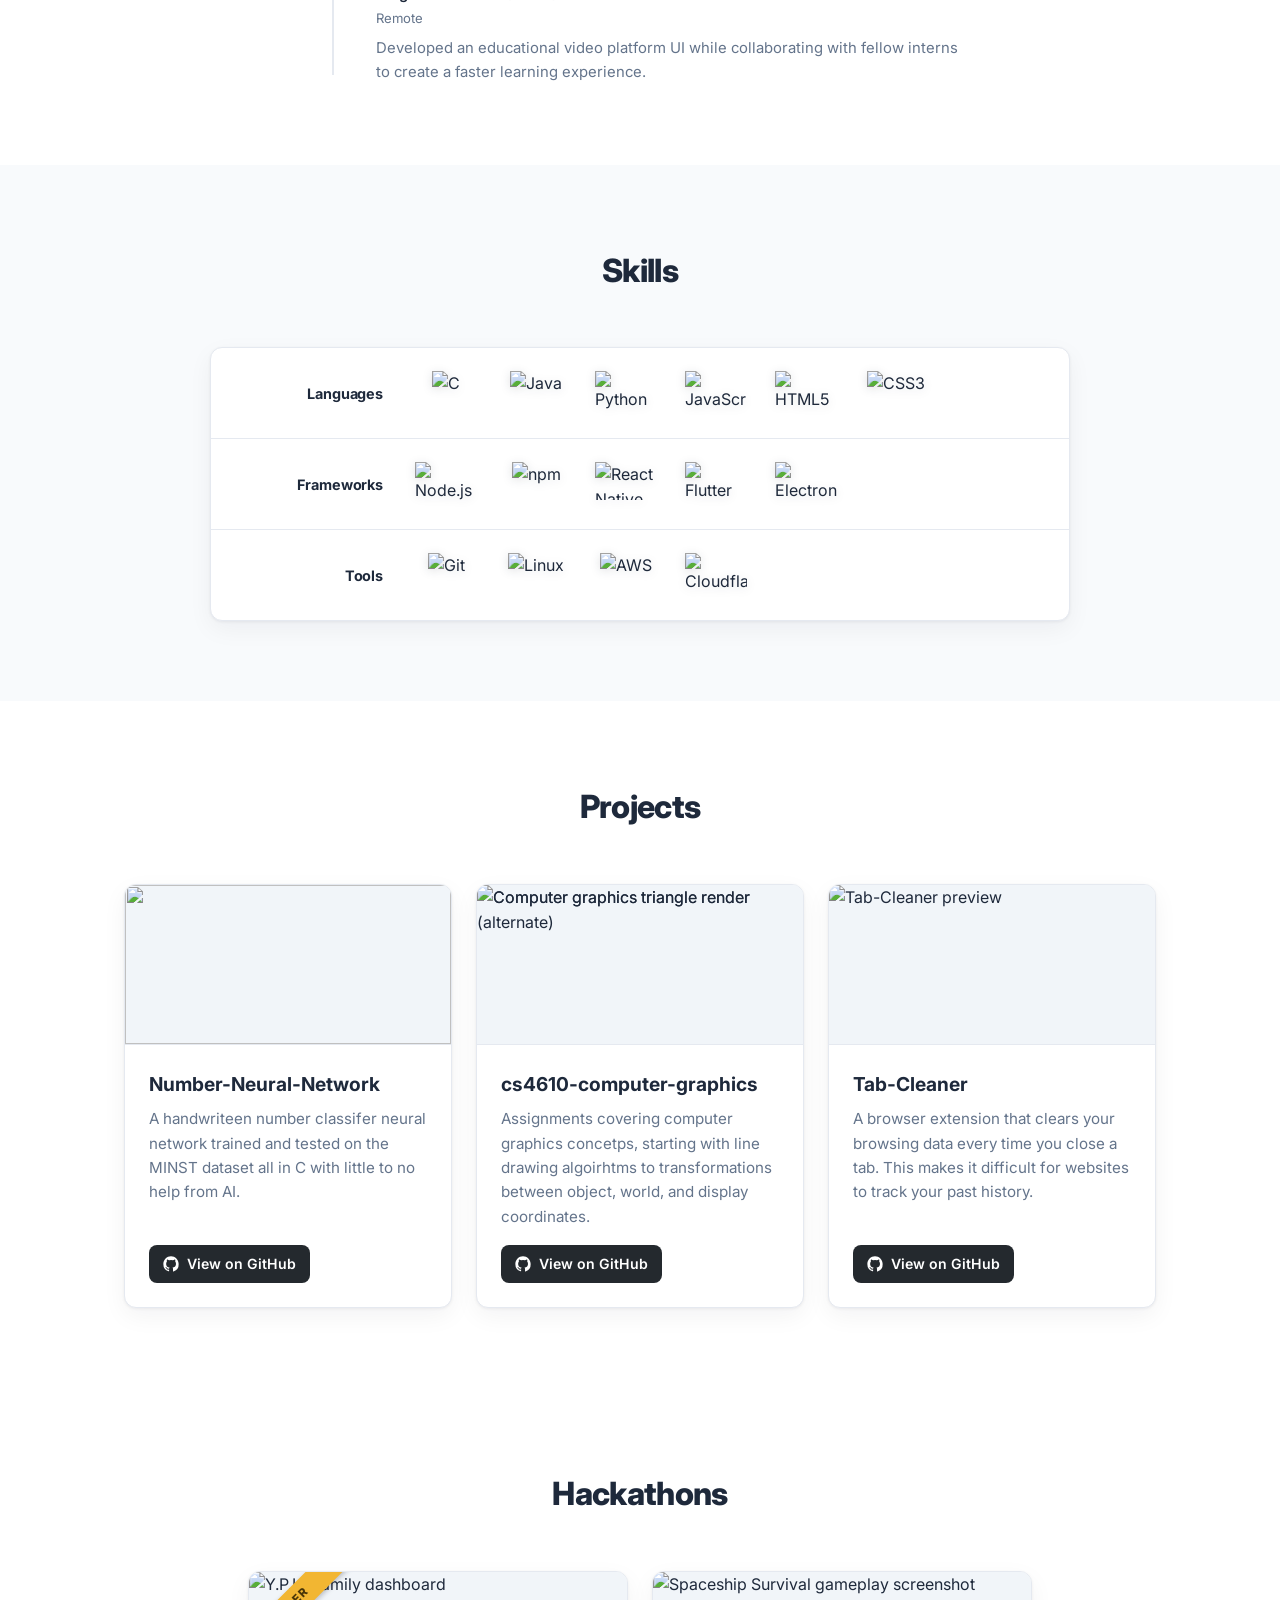
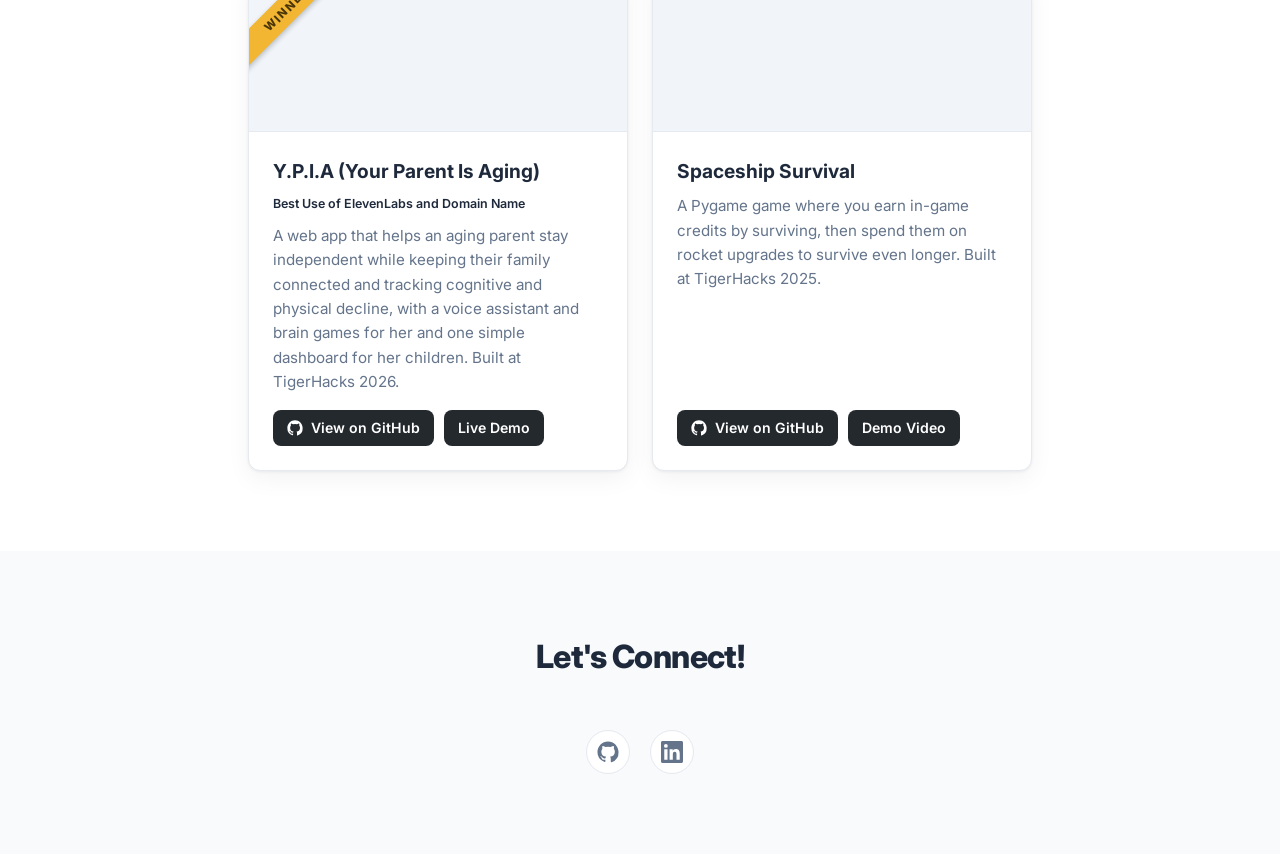
==== commit c8cba61a: "Update on tigerhacks 2025 added to list" ====
--- a/index.html
+++ b/index.html
@@ -220,6 +220,19 @@
             </div>
           </div>
         </article>
+        <article class="project-card">
+          <div class="project-thumb">
+            <img src="https://raw.githubusercontent.com/J-D-J123/TigerHacks-2025-Hackathon/main/DEMO_SC.png" alt="Spaceship Survival gameplay screenshot">
+          </div>
+          <div class="project-body">
+            <h3>Spaceship Survival</h3>
+            <p>A Pygame game where you earn in-game credits by surviving, then spend them on rocket upgrades to survive even longer. Built at TigerHacks 2025.</p>
+            <div class="project-links">
+              <a href="https://github.com/J-D-J123/TigerHacks-2025-Hackathon" class="project-link" target="_blank" rel="noopener"><svg viewBox="0 0 24 24" aria-hidden="true"><path d="M12 .5C5.73.5.5 5.73.5 12a11.5 11.5 0 0 0 7.86 10.92c.58.1.79-.25.79-.56v-2c-3.2.7-3.88-1.37-3.88-1.37-.53-1.34-1.3-1.7-1.3-1.7-1.06-.72.08-.71.08-.71 1.17.08 1.78 1.2 1.78 1.2 1.04 1.78 2.74 1.27 3.4.97.11-.76.41-1.27.74-1.56-2.55-.29-5.24-1.28-5.24-5.68 0-1.26.45-2.28 1.19-3.09-.12-.29-.52-1.46.11-3.05 0 0 .97-.31 3.18 1.18a11 11 0 0 1 5.79 0c2.2-1.49 3.17-1.18 3.17-1.18.63 1.59.24 2.76.12 3.05.74.81 1.19 1.83 1.19 3.09 0 4.41-2.69 5.39-5.25 5.67.42.37.8 1.1.8 2.22v3.29c0 .31.21.67.8.56A11.5 11.5 0 0 0 23.5 12C23.5 5.73 18.27.5 12 .5Z"/></svg>View on GitHub</a>
+              <a href="https://youtu.be/6eTzRUqHX0U" class="project-link" target="_blank" rel="noopener">Demo Video</a>
+            </div>
+          </div>
+        </article>
       </div>
     </div>
   </section>
--- a/style.css
+++ b/style.css
@@ -454,9 +454,17 @@
 /* Plain award line under the title */
 .award-line {
   margin-bottom: 0.6rem;
-  font-size: 0.9rem;
+  font-size: 0.78rem;
   font-weight: 600;
   color: var(--text);
+  white-space: nowrap;
+}
+
+/* Let it wrap on very small phones so it can't overflow the card */
+@media (max-width: 420px) {
+  .award-line {
+    white-space: normal;
+  }
 }
 
 .project-links {
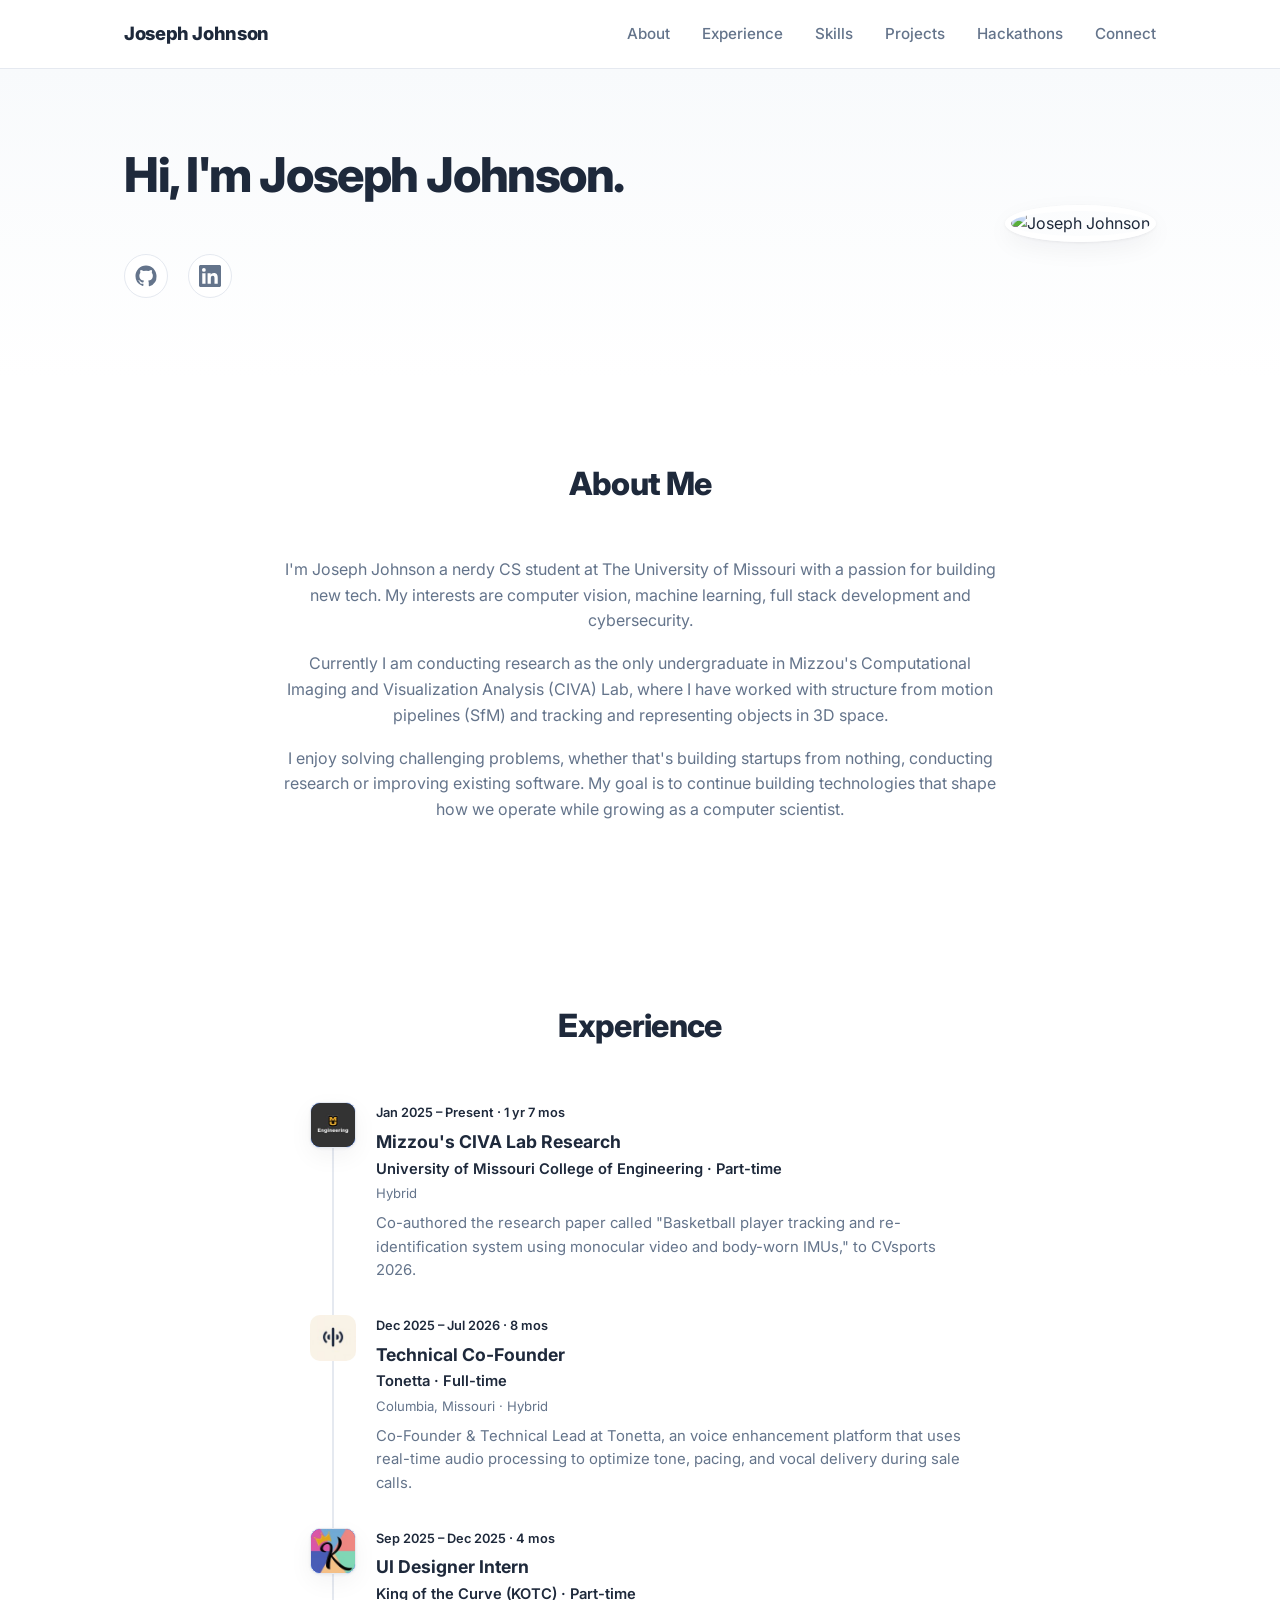
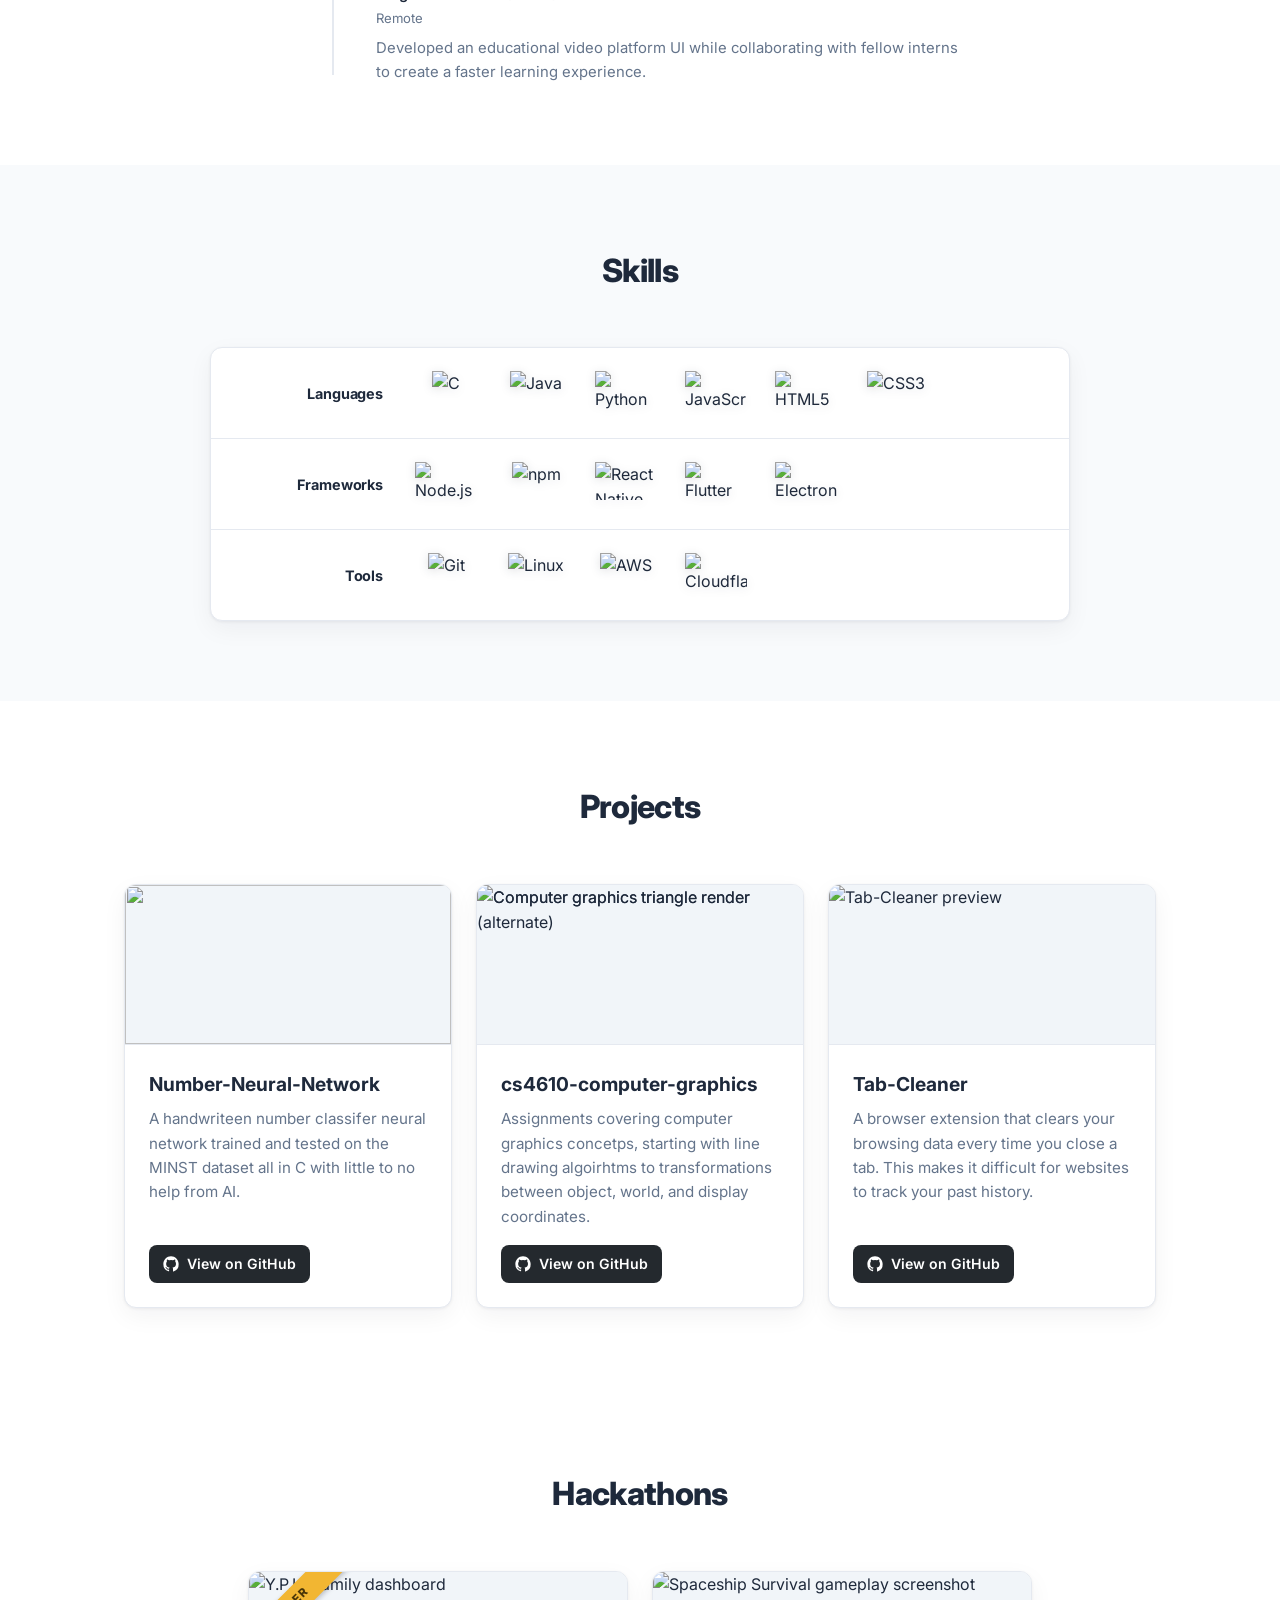
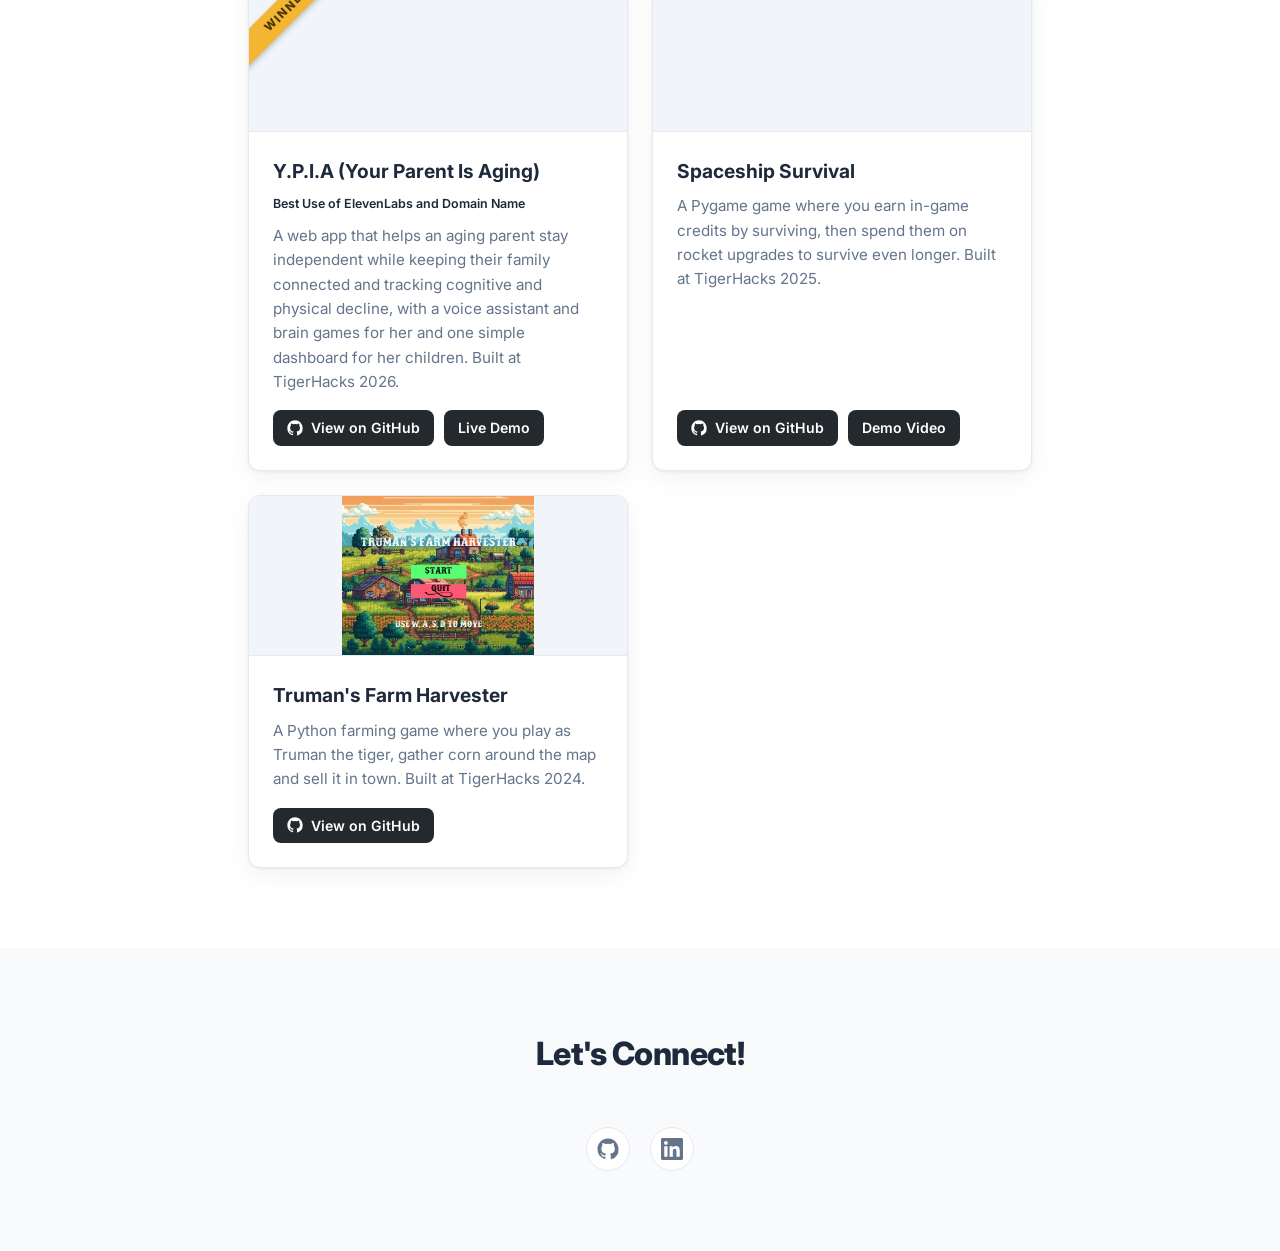
==== commit c5248dde: "TigerHacks 2024 hackathon project" ====
--- a/index.html
+++ b/index.html
@@ -233,6 +233,18 @@
             </div>
           </div>
         </article>
+        <article class="project-card">
+          <div class="project-thumb">
+            <img src="assets/truman_farm_harverster_2024Hackathon.jpg" alt="Truman's Farm Harvester gameplay screenshot">
+          </div>
+          <div class="project-body">
+            <h3>Truman's Farm Harvester</h3>
+            <p>A Python farming game where you play as Truman the tiger, gather corn around the map and sell it in town. Built at TigerHacks 2024.</p>
+            <div class="project-links">
+              <a href="https://github.com/J-D-J123/TigerHacks_Har" class="project-link" target="_blank" rel="noopener"><svg viewBox="0 0 24 24" aria-hidden="true"><path d="M12 .5C5.73.5.5 5.73.5 12a11.5 11.5 0 0 0 7.86 10.92c.58.1.79-.25.79-.56v-2c-3.2.7-3.88-1.37-3.88-1.37-.53-1.34-1.3-1.7-1.3-1.7-1.06-.72.08-.71.08-.71 1.17.08 1.78 1.2 1.78 1.2 1.04 1.78 2.74 1.27 3.4.97.11-.76.41-1.27.74-1.56-2.55-.29-5.24-1.28-5.24-5.68 0-1.26.45-2.28 1.19-3.09-.12-.29-.52-1.46.11-3.05 0 0 .97-.31 3.18 1.18a11 11 0 0 1 5.79 0c2.2-1.49 3.17-1.18 3.17-1.18.63 1.59.24 2.76.12 3.05.74.81 1.19 1.83 1.19 3.09 0 4.41-2.69 5.39-5.25 5.67.42.37.8 1.1.8 2.22v3.29c0 .31.21.67.8.56A11.5 11.5 0 0 0 23.5 12C23.5 5.73 18.27.5 12 .5Z"/></svg>View on GitHub</a>
+            </div>
+          </div>
+        </article>
       </div>
     </div>
   </section>
